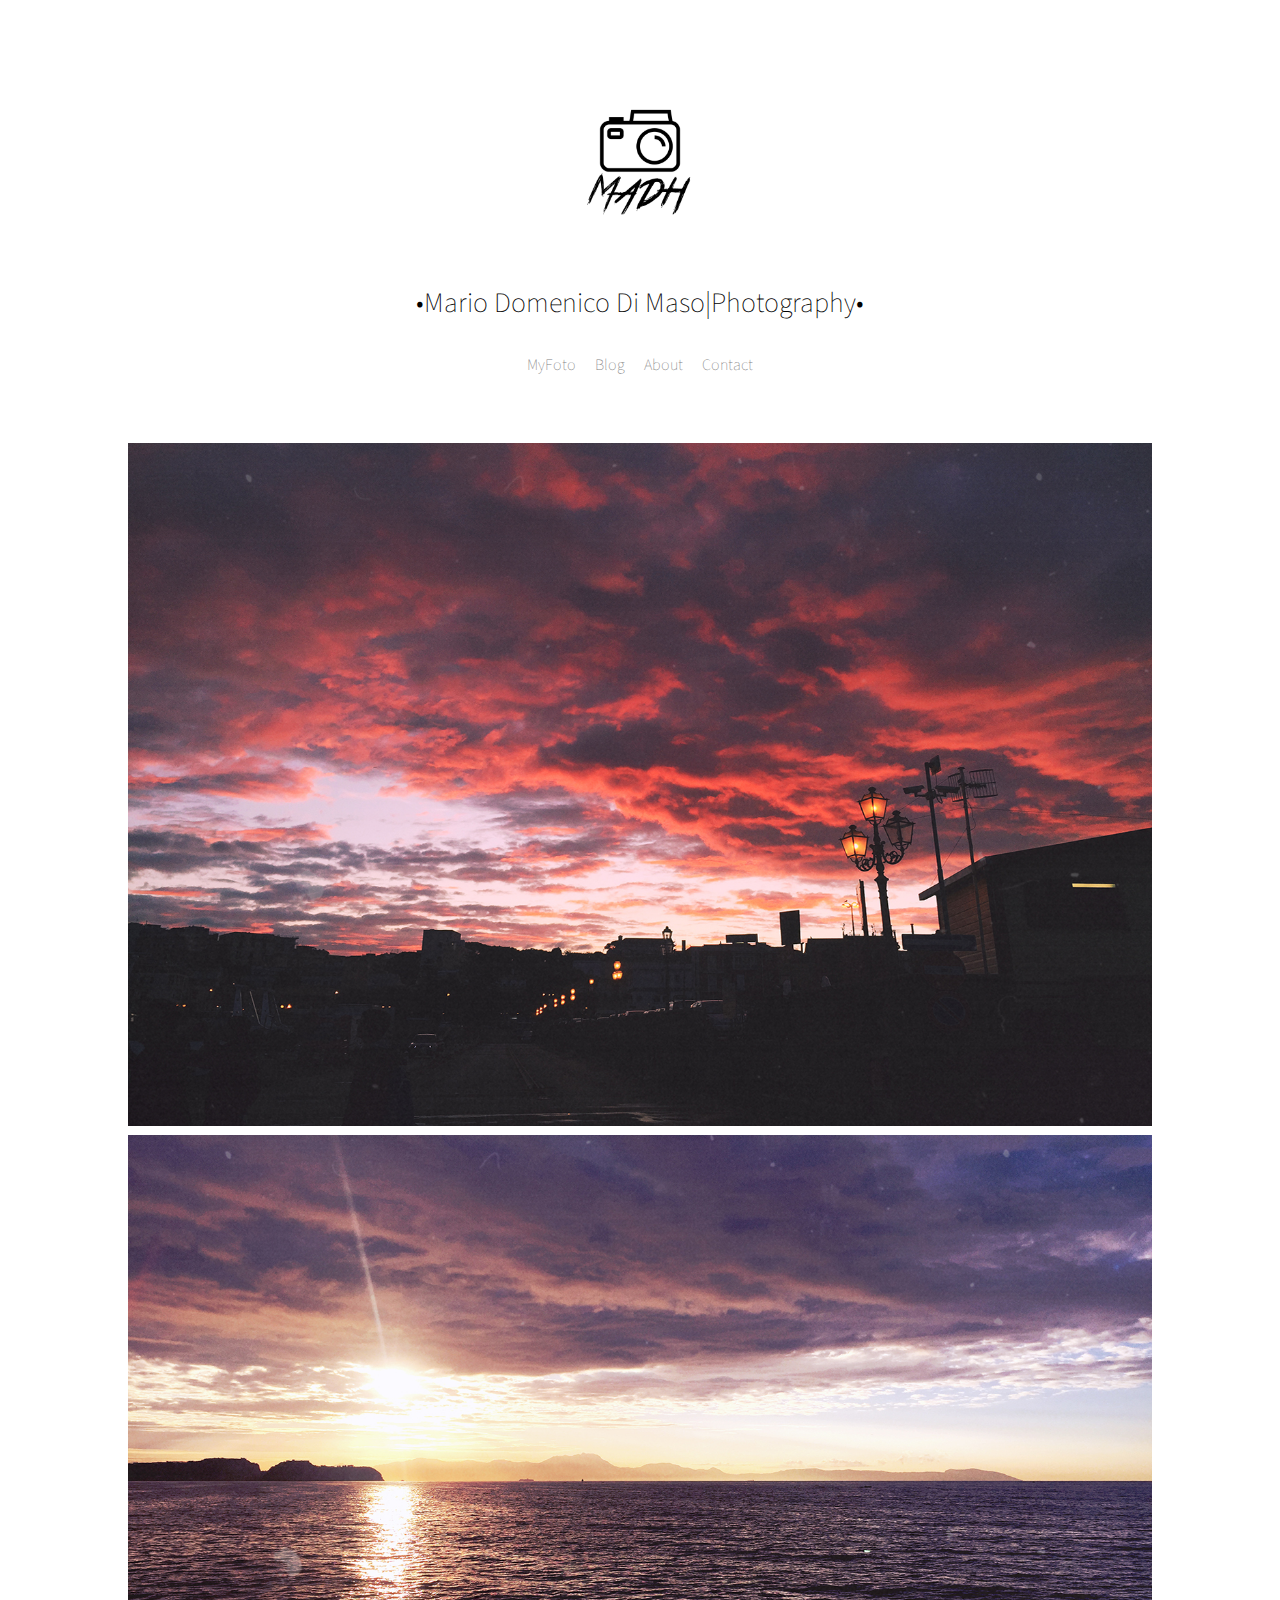
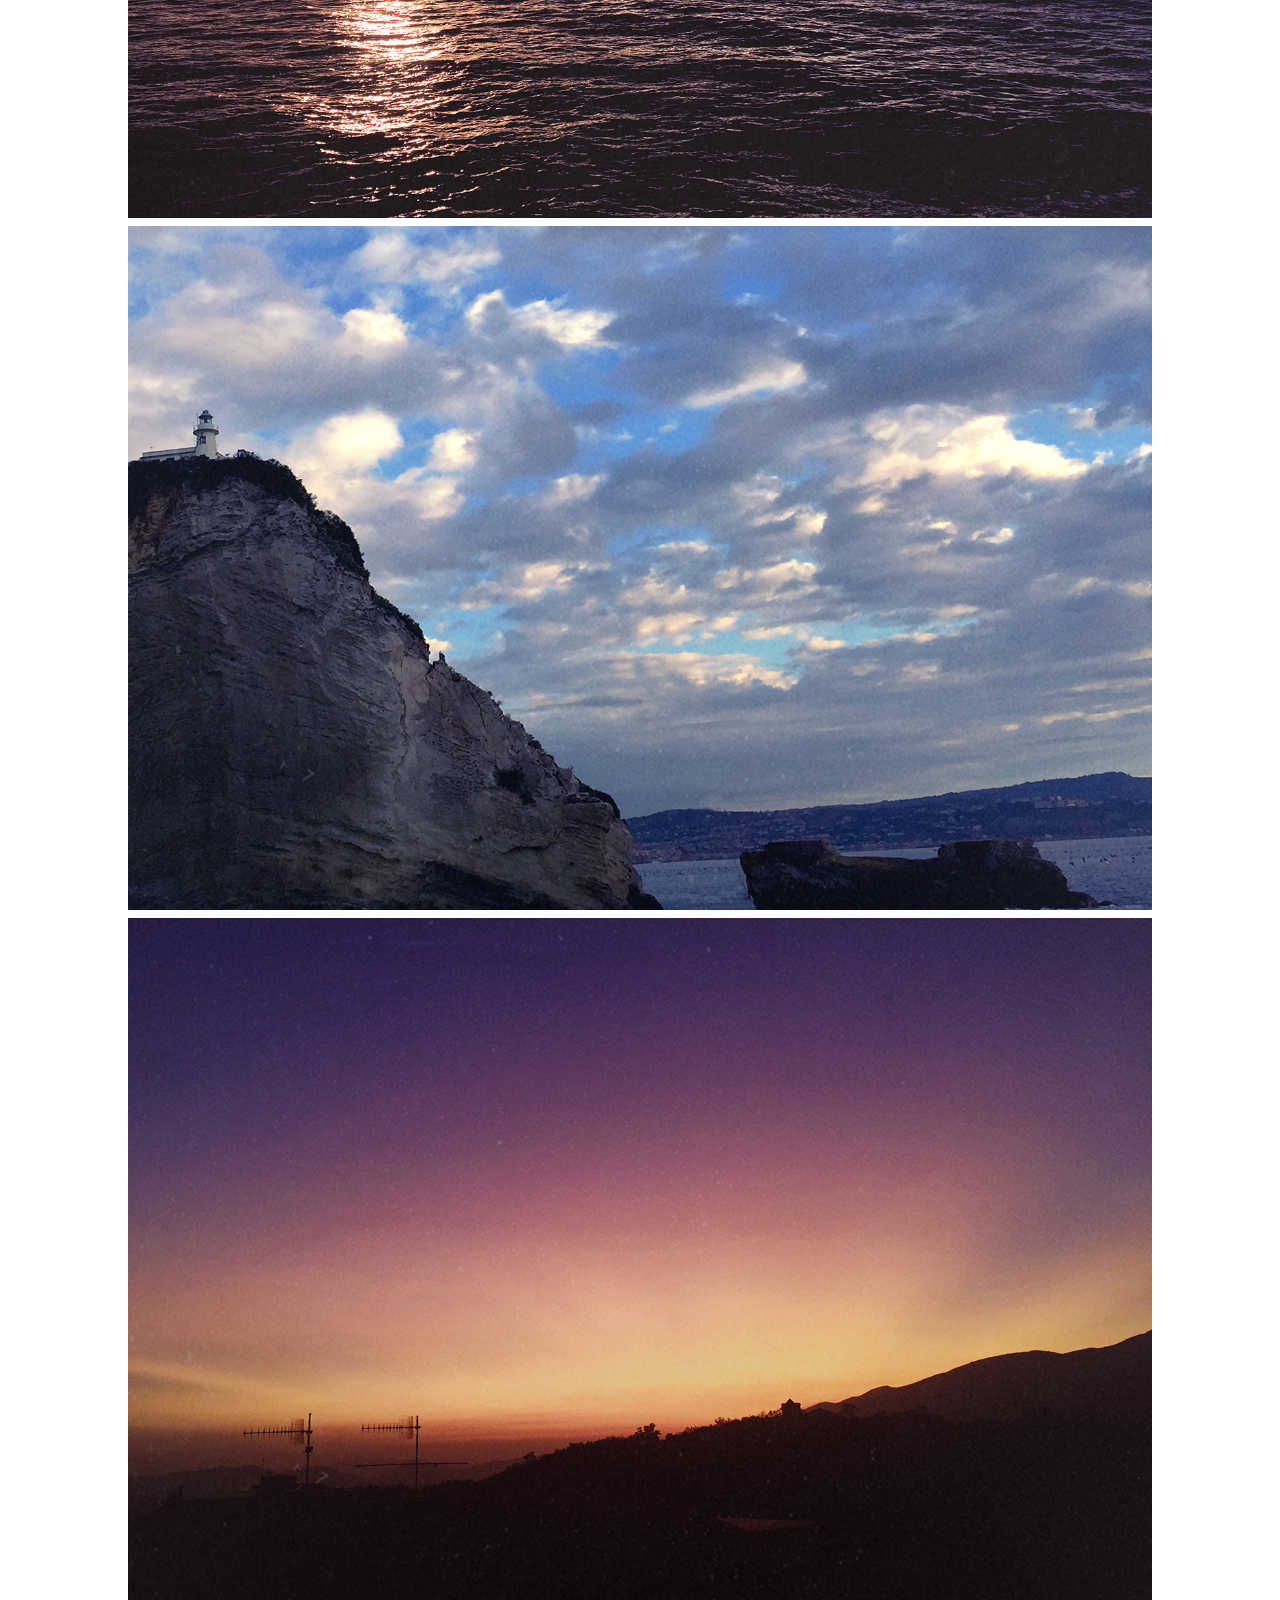
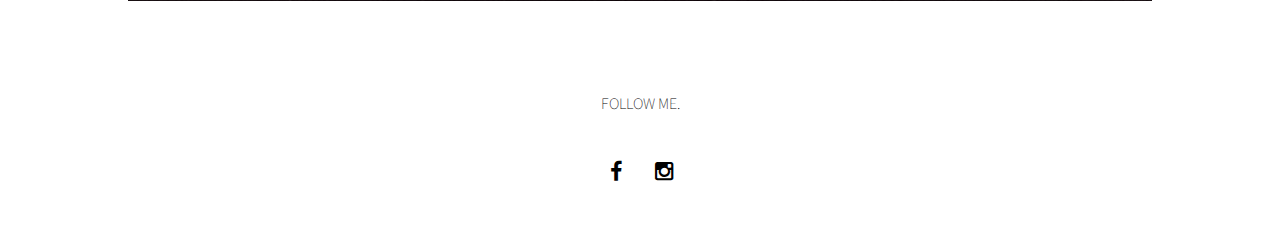
==== index.html @ a9da5b22 "Add files via upload" ====
<!DOCTYPE HTML>

<html>
	<head>
		<title>MADH</title>
		<meta charset="utf-8" />
		<meta name="viewport" content="width=device-width, initial-scale=1" />
		<link rel="stylesheet" href="assets/css/main.css" />
	</head>
	<body>

		<!-- Wrapper -->
			<div id="wrapper">

				<!-- Header OK -->
					<header id="header">
						<span class="avatar"><img src="images/avatar.jpg" alt="" /></span>
                        <h1 style="color:black">•Mario Domenico Di Maso|Photography•</h1>
                        <ul class="icons" style="color:#808080">
							<li><a href=index.html class=“icon style2 fa-facebook”><span class=“label”>MyFoto</span></a></li>
							<li><a href=Blog.html class=“icon style2 fa-facebook”><span class=“label”>Blog</span></a></li>
                            <li><a href=about.html class=“icon style2 fa-facebook”><span class=“label”>About</span></a></li>
                            <li><a href=contatti.html class=“icon style2 fa-facebook”><span class=“label”>Contact</span></a></li>
						</ul>
					</header>

				<!-- Main -->
					<section id="main">

						<!-- Thumbnails -->
							<section class="grid">
                                <div style="background-color:#fff; width:100%; height:100%">
                                        <img src="images/fulls/img1.jpg" style='height: 100%; width: 100%; object-fit: contain'/>
                                </div>

                                
                                <div style="background-color:#fff; width:100%; height:100%">
                                        <img src="images/fulls/img2.jpg" style='height: 100%; width: 100%; object-fit: contain'/>
                                </div>

                                <div style="background-color:#fff; width:100%; height:100%">
                                        <img src="images/fulls/img3.jpg" style='height: 100%; width: 100%; object-fit: contain'/>
                                </div>

                                <div style="background-color:#fff; width:100%; height:100%">
                                        <img src="images/fulls/img4.jpg" style='height: 100%; width: 100%; object-fit: contain'/>
                                </div>

							</section>

					




					</section>






				<!-- Footer -->
                <footer id="footer" style="color:black">
						<p>FOLLOW ME.</p>
                        <a href="https://www.facebook.com/mariodomenicodimaso" class="icon style2 fa-facebook"><span class="label">Facebook</span></a>
                        <a href="https://www.instagram.com/madh_emme/?hl=it" class="icon style2 fa-instagram"><span class="label">Instagram</span></a>
					</footer>



			</div>

		<!-- Scripts -->
			<script src="assets/js/jquery.min.js"></script>
			<script src="assets/js/jquery.poptrox.min.js"></script>
			<script src="assets/js/skel.min.js"></script>
			<script src="assets/js/main.js"></script>

	</body>
</html>
---- assets/css/main.css ----
@charset "UTF-8";
@import url(font-awesome.min.css);
@import url("http://fonts.googleapis.com/css?family=Source+Sans+Pro:200");


/* Reset */

	html, body, div, span, applet, object, iframe, h1, h2, h3, h4, h5, h6, p, blockquote, pre, a, abbr, acronym, address, big, cite, code, del, dfn, em, img, ins, kbd, q, s, samp, small, strike, strong, sub, sup, tt, var, b, u, i, center, dl, dt, dd, ol, ul, li, fieldset, form, label, legend, table, caption, tbody, tfoot, thead, tr, th, td, article, aside, canvas, details, embed, figure, figcaption, footer, header, hgroup, menu, nav, output, ruby, section, summary, time, mark, audio, video {
		margin: 0;
		padding: 0;
		border: 0;
		font-size: 100%;
		font: inherit;
		vertical-align: baseline;
	}

	article, aside, details, figcaption, figure, footer, header, hgroup, menu, nav, section {
		display: block;
	}

	body {
		line-height: 1;
	}

	ol, ul {
		list-style: none;
	}

	blockquote, q {
		quotes: none;
	}

	blockquote:before, blockquote:after, q:before, q:after {
		content: '';
		content: none;
	}

	table {
		border-collapse: collapse;
		border-spacing: 0;
	}

	body {
		-webkit-text-size-adjust: none;
	}

/* Box Model */

	*, *:before, *:after {
		-moz-box-sizing: border-box;
		-webkit-box-sizing: border-box;
		box-sizing: border-box;
	}

/* Grid */

	.row {
		border-bottom: solid 1px transparent;
		-moz-box-sizing: border-box;
		-webkit-box-sizing: border-box;
		box-sizing: border-box;
	}

	.row > * {
		float: left;
		-moz-box-sizing: border-box;
		-webkit-box-sizing: border-box;
		box-sizing: border-box;
	}

	.row:after, .row:before {
		content: '';
		display: block;
		clear: both;
		height: 0;
	}

	.row.uniform > * > :first-child {
		margin-top: 0;
	}

	.row.uniform > * > :last-child {
		margin-bottom: 0;
	}

	.row.\30 \25 > * {
		padding: 0 0 0 0em;
	}

	.row.\30 \25 {
		margin: 0 0 -1px 0em;
	}

	.row.uniform.\30 \25 > * {
		padding: 0em 0 0 0em;
	}

	.row.uniform.\30 \25 {
		margin: 0em 0 -1px 0em;
	}

	.row > * {
		padding: 0 0 0 2em;
	}

	.row {
		margin: 0 0 -1px -2em;
	}

	.row.uniform > * {
		padding: 2em 0 0 2em;
	}

	.row.uniform {
		margin: -2em 0 -1px -2em;
	}

	.row.\32 00\25 > * {
		padding: 0 0 0 4em;
	}

	.row.\32 00\25 {
		margin: 0 0 -1px -4em;
	}

	.row.uniform.\32 00\25 > * {
		padding: 4em 0 0 4em;
	}

	.row.uniform.\32 00\25 {
		margin: -4em 0 -1px -4em;
	}

	.row.\31 50\25 > * {
		padding: 0 0 0 3em;
	}

	.row.\31 50\25 {
		margin: 0 0 -1px -3em;
	}

	.row.uniform.\31 50\25 > * {
		padding: 3em 0 0 3em;
	}

	.row.uniform.\31 50\25 {
		margin: -3em 0 -1px -3em;
	}

	.row.\35 0\25 > * {
		padding: 0 0 0 1em;
	}

	.row.\35 0\25 {
		margin: 0 0 -1px -1em;
	}

	.row.uniform.\35 0\25 > * {
		padding: 1em 0 0 1em;
	}

	.row.uniform.\35 0\25 {
		margin: -1em 0 -1px -1em;
	}

	.row.\32 5\25 > * {
		padding: 0 0 0 0.5em;
	}

	.row.\32 5\25 {
		margin: 0 0 -1px -0.5em;
	}

	.row.uniform.\32 5\25 > * {
		padding: 0.5em 0 0 0.5em;
	}

	.row.uniform.\32 5\25 {
		margin: -0.5em 0 -1px -0.5em;
	}

	.\31 2u, .\31 2u\24 {
		width: 100%;
		clear: none;
		margin-left: 0;
	}

	.\31 1u, .\31 1u\24 {
		width: 91.6666666667%;
		clear: none;
		margin-left: 0;
	}

	.\31 0u, .\31 0u\24 {
		width: 83.3333333333%;
		clear: none;
		margin-left: 0;
	}

	.\39 u, .\39 u\24 {
		width: 75%;
		clear: none;
		margin-left: 0;
	}

	.\38 u, .\38 u\24 {
		width: 66.6666666667%;
		clear: none;
		margin-left: 0;
	}

	.\37 u, .\37 u\24 {
		width: 58.3333333333%;
		clear: none;
		margin-left: 0;
	}

	.\36 u, .\36 u\24 {
		width: 50%;
		clear: none;
		margin-left: 0;
	}

	.\35 u, .\35 u\24 {
		width: 41.6666666667%;
		clear: none;
		margin-left: 0;
	}

	.\34 u, .\34 u\24 {
		width: 33.3333333333%;
		clear: none;
		margin-left: 0;
	}

	.\33 u, .\33 u\24 {
		width: 25%;
		clear: none;
		margin-left: 0;
	}

	.\32 u, .\32 u\24 {
		width: 16.6666666667%;
		clear: none;
		margin-left: 0;
	}

	.\31 u, .\31 u\24 {
		width: 8.3333333333%;
		clear: none;
		margin-left: 0;
	}

	.\31 2u\24 + *,
	.\31 1u\24 + *,
	.\31 0u\24 + *,
	.\39 u\24 + *,
	.\38 u\24 + *,
	.\37 u\24 + *,
	.\36 u\24 + *,
	.\35 u\24 + *,
	.\34 u\24 + *,
	.\33 u\24 + *,
	.\32 u\24 + *,
	.\31 u\24 + * {
		clear: left;
	}

	.\-11u {
		margin-left: 91.66667%;
	}

	.\-10u {
		margin-left: 83.33333%;
	}

	.\-9u {
		margin-left: 75%;
	}

	.\-8u {
		margin-left: 66.66667%;
	}

	.\-7u {
		margin-left: 58.33333%;
	}

	.\-6u {
		margin-left: 50%;
	}

	.\-5u {
		margin-left: 41.66667%;
	}

	.\-4u {
		margin-left: 33.33333%;
	}

	.\-3u {
		margin-left: 25%;
	}

	.\-2u {
		margin-left: 16.66667%;
	}

	.\-1u {
		margin-left: 8.33333%;
	}

	@media screen and (max-width: 1680px) {

		.row > * {
			padding: 0 0 0 2em;
		}

		.row {
			margin: 0 0 -1px -2em;
		}

		.row.uniform > * {
			padding: 2em 0 0 2em;
		}

		.row.uniform {
			margin: -2em 0 -1px -2em;
		}

		.row.\32 00\25 > * {
			padding: 0 0 0 4em;
		}

		.row.\32 00\25 {
			margin: 0 0 -1px -4em;
		}

		.row.uniform.\32 00\25 > * {
			padding: 4em 0 0 4em;
		}

		.row.uniform.\32 00\25 {
			margin: -4em 0 -1px -4em;
		}

		.row.\31 50\25 > * {
			padding: 0 0 0 3em;
		}

		.row.\31 50\25 {
			margin: 0 0 -1px -3em;
		}

		.row.uniform.\31 50\25 > * {
			padding: 3em 0 0 3em;
		}

		.row.uniform.\31 50\25 {
			margin: -3em 0 -1px -3em;
		}

		.row.\35 0\25 > * {
			padding: 0 0 0 1em;
		}

		.row.\35 0\25 {
			margin: 0 0 -1px -1em;
		}

		.row.uniform.\35 0\25 > * {
			padding: 1em 0 0 1em;
		}

		.row.uniform.\35 0\25 {
			margin: -1em 0 -1px -1em;
		}

		.row.\32 5\25 > * {
			padding: 0 0 0 0.5em;
		}

		.row.\32 5\25 {
			margin: 0 0 -1px -0.5em;
		}

		.row.uniform.\32 5\25 > * {
			padding: 0.5em 0 0 0.5em;
		}

		.row.uniform.\32 5\25 {
			margin: -0.5em 0 -1px -0.5em;
		}

		.\31 2u\28xlarge\29, .\31 2u\24\28xlarge\29 {
			width: 100%;
			clear: none;
			margin-left: 0;
		}

		.\31 1u\28xlarge\29, .\31 1u\24\28xlarge\29 {
			width: 91.6666666667%;
			clear: none;
			margin-left: 0;
		}

		.\31 0u\28xlarge\29, .\31 0u\24\28xlarge\29 {
			width: 83.3333333333%;
			clear: none;
			margin-left: 0;
		}

		.\39 u\28xlarge\29, .\39 u\24\28xlarge\29 {
			width: 75%;
			clear: none;
			margin-left: 0;
		}

		.\38 u\28xlarge\29, .\38 u\24\28xlarge\29 {
			width: 66.6666666667%;
			clear: none;
			margin-left: 0;
		}

		.\37 u\28xlarge\29, .\37 u\24\28xlarge\29 {
			width: 58.3333333333%;
			clear: none;
			margin-left: 0;
		}

		.\36 u\28xlarge\29, .\36 u\24\28xlarge\29 {
			width: 50%;
			clear: none;
			margin-left: 0;
		}

		.\35 u\28xlarge\29, .\35 u\24\28xlarge\29 {
			width: 41.6666666667%;
			clear: none;
			margin-left: 0;
		}

		.\34 u\28xlarge\29, .\34 u\24\28xlarge\29 {
			width: 33.3333333333%;
			clear: none;
			margin-left: 0;
		}

		.\33 u\28xlarge\29, .\33 u\24\28xlarge\29 {
			width: 25%;
			clear: none;
			margin-left: 0;
		}

		.\32 u\28xlarge\29, .\32 u\24\28xlarge\29 {
			width: 16.6666666667%;
			clear: none;
			margin-left: 0;
		}

		.\31 u\28xlarge\29, .\31 u\24\28xlarge\29 {
			width: 8.3333333333%;
			clear: none;
			margin-left: 0;
		}

		.\31 2u\24\28xlarge\29 + *,
		.\31 1u\24\28xlarge\29 + *,
		.\31 0u\24\28xlarge\29 + *,
		.\39 u\24\28xlarge\29 + *,
		.\38 u\24\28xlarge\29 + *,
		.\37 u\24\28xlarge\29 + *,
		.\36 u\24\28xlarge\29 + *,
		.\35 u\24\28xlarge\29 + *,
		.\34 u\24\28xlarge\29 + *,
		.\33 u\24\28xlarge\29 + *,
		.\32 u\24\28xlarge\29 + *,
		.\31 u\24\28xlarge\29 + * {
			clear: left;
		}

		.\-11u\28xlarge\29 {
			margin-left: 91.66667%;
		}

		.\-10u\28xlarge\29 {
			margin-left: 83.33333%;
		}

		.\-9u\28xlarge\29 {
			margin-left: 75%;
		}

		.\-8u\28xlarge\29 {
			margin-left: 66.66667%;
		}

		.\-7u\28xlarge\29 {
			margin-left: 58.33333%;
		}

		.\-6u\28xlarge\29 {
			margin-left: 50%;
		}

		.\-5u\28xlarge\29 {
			margin-left: 41.66667%;
		}

		.\-4u\28xlarge\29 {
			margin-left: 33.33333%;
		}

		.\-3u\28xlarge\29 {
			margin-left: 25%;
		}

		.\-2u\28xlarge\29 {
			margin-left: 16.66667%;
		}

		.\-1u\28xlarge\29 {
			margin-left: 8.33333%;
		}

	}

	@media screen and (max-width: 1280px) {

		.row > * {
			padding: 0 0 0 2em;
		}

		.row {
			margin: 0 0 -1px -2em;
		}

		.row.uniform > * {
			padding: 2em 0 0 2em;
		}

		.row.uniform {
			margin: -2em 0 -1px -2em;
		}

		.row.\32 00\25 > * {
			padding: 0 0 0 4em;
		}

		.row.\32 00\25 {
			margin: 0 0 -1px -4em;
		}

		.row.uniform.\32 00\25 > * {
			padding: 4em 0 0 4em;
		}

		.row.uniform.\32 00\25 {
			margin: -4em 0 -1px -4em;
		}

		.row.\31 50\25 > * {
			padding: 0 0 0 3em;
		}

		.row.\31 50\25 {
			margin: 0 0 -1px -3em;
		}

		.row.uniform.\31 50\25 > * {
			padding: 3em 0 0 3em;
		}

		.row.uniform.\31 50\25 {
			margin: -3em 0 -1px -3em;
		}

		.row.\35 0\25 > * {
			padding: 0 0 0 1em;
		}

		.row.\35 0\25 {
			margin: 0 0 -1px -1em;
		}

		.row.uniform.\35 0\25 > * {
			padding: 1em 0 0 1em;
		}

		.row.uniform.\35 0\25 {
			margin: -1em 0 -1px -1em;
		}

		.row.\32 5\25 > * {
			padding: 0 0 0 0.5em;
		}

		.row.\32 5\25 {
			margin: 0 0 -1px -0.5em;
		}

		.row.uniform.\32 5\25 > * {
			padding: 0.5em 0 0 0.5em;
		}

		.row.uniform.\32 5\25 {
			margin: -0.5em 0 -1px -0.5em;
		}

		.\31 2u\28large\29, .\31 2u\24\28large\29 {
			width: 100%;
			clear: none;
			margin-left: 0;
		}

		.\31 1u\28large\29, .\31 1u\24\28large\29 {
			width: 91.6666666667%;
			clear: none;
			margin-left: 0;
		}

		.\31 0u\28large\29, .\31 0u\24\28large\29 {
			width: 83.3333333333%;
			clear: none;
			margin-left: 0;
		}

		.\39 u\28large\29, .\39 u\24\28large\29 {
			width: 75%;
			clear: none;
			margin-left: 0;
		}

		.\38 u\28large\29, .\38 u\24\28large\29 {
			width: 66.6666666667%;
			clear: none;
			margin-left: 0;
		}

		.\37 u\28large\29, .\37 u\24\28large\29 {
			width: 58.3333333333%;
			clear: none;
			margin-left: 0;
		}

		.\36 u\28large\29, .\36 u\24\28large\29 {
			width: 50%;
			clear: none;
			margin-left: 0;
		}

		.\35 u\28large\29, .\35 u\24\28large\29 {
			width: 41.6666666667%;
			clear: none;
			margin-left: 0;
		}

		.\34 u\28large\29, .\34 u\24\28large\29 {
			width: 33.3333333333%;
			clear: none;
			margin-left: 0;
		}

		.\33 u\28large\29, .\33 u\24\28large\29 {
			width: 25%;
			clear: none;
			margin-left: 0;
		}

		.\32 u\28large\29, .\32 u\24\28large\29 {
			width: 16.6666666667%;
			clear: none;
			margin-left: 0;
		}

		.\31 u\28large\29, .\31 u\24\28large\29 {
			width: 8.3333333333%;
			clear: none;
			margin-left: 0;
		}

		.\31 2u\24\28large\29 + *,
		.\31 1u\24\28large\29 + *,
		.\31 0u\24\28large\29 + *,
		.\39 u\24\28large\29 + *,
		.\38 u\24\28large\29 + *,
		.\37 u\24\28large\29 + *,
		.\36 u\24\28large\29 + *,
		.\35 u\24\28large\29 + *,
		.\34 u\24\28large\29 + *,
		.\33 u\24\28large\29 + *,
		.\32 u\24\28large\29 + *,
		.\31 u\24\28large\29 + * {
			clear: left;
		}

		.\-11u\28large\29 {
			margin-left: 91.66667%;
		}

		.\-10u\28large\29 {
			margin-left: 83.33333%;
		}

		.\-9u\28large\29 {
			margin-left: 75%;
		}

		.\-8u\28large\29 {
			margin-left: 66.66667%;
		}

		.\-7u\28large\29 {
			margin-left: 58.33333%;
		}

		.\-6u\28large\29 {
			margin-left: 50%;
		}

		.\-5u\28large\29 {
			margin-left: 41.66667%;
		}

		.\-4u\28large\29 {
			margin-left: 33.33333%;
		}

		.\-3u\28large\29 {
			margin-left: 25%;
		}

		.\-2u\28large\29 {
			margin-left: 16.66667%;
		}

		.\-1u\28large\29 {
			margin-left: 8.33333%;
		}

	}

	@media screen and (max-width: 980px) {

		.row > * {
			padding: 0 0 0 2em;
		}

		.row {
			margin: 0 0 -1px -2em;
		}

		.row.uniform > * {
			padding: 2em 0 0 2em;
		}

		.row.uniform {
			margin: -2em 0 -1px -2em;
		}

		.row.\32 00\25 > * {
			padding: 0 0 0 4em;
		}

		.row.\32 00\25 {
			margin: 0 0 -1px -4em;
		}

		.row.uniform.\32 00\25 > * {
			padding: 4em 0 0 4em;
		}

		.row.uniform.\32 00\25 {
			margin: -4em 0 -1px -4em;
		}

		.row.\31 50\25 > * {
			padding: 0 0 0 3em;
		}

		.row.\31 50\25 {
			margin: 0 0 -1px -3em;
		}

		.row.uniform.\31 50\25 > * {
			padding: 3em 0 0 3em;
		}

		.row.uniform.\31 50\25 {
			margin: -3em 0 -1px -3em;
		}

		.row.\35 0\25 > * {
			padding: 0 0 0 1em;
		}

		.row.\35 0\25 {
			margin: 0 0 -1px -1em;
		}

		.row.uniform.\35 0\25 > * {
			padding: 1em 0 0 1em;
		}

		.row.uniform.\35 0\25 {
			margin: -1em 0 -1px -1em;
		}

		.row.\32 5\25 > * {
			padding: 0 0 0 0.5em;
		}

		.row.\32 5\25 {
			margin: 0 0 -1px -0.5em;
		}

		.row.uniform.\32 5\25 > * {
			padding: 0.5em 0 0 0.5em;
		}

		.row.uniform.\32 5\25 {
			margin: -0.5em 0 -1px -0.5em;
		}

		.\31 2u\28medium\29, .\31 2u\24\28medium\29 {
			width: 100%;
			clear: none;
			margin-left: 0;
		}

		.\31 1u\28medium\29, .\31 1u\24\28medium\29 {
			width: 91.6666666667%;
			clear: none;
			margin-left: 0;
		}

		.\31 0u\28medium\29, .\31 0u\24\28medium\29 {
			width: 83.3333333333%;
			clear: none;
			margin-left: 0;
		}

		.\39 u\28medium\29, .\39 u\24\28medium\29 {
			width: 75%;
			clear: none;
			margin-left: 0;
		}

		.\38 u\28medium\29, .\38 u\24\28medium\29 {
			width: 66.6666666667%;
			clear: none;
			margin-left: 0;
		}

		.\37 u\28medium\29, .\37 u\24\28medium\29 {
			width: 58.3333333333%;
			clear: none;
			margin-left: 0;
		}

		.\36 u\28medium\29, .\36 u\24\28medium\29 {
			width: 50%;
			clear: none;
			margin-left: 0;
		}

		.\35 u\28medium\29, .\35 u\24\28medium\29 {
			width: 41.6666666667%;
			clear: none;
			margin-left: 0;
		}

		.\34 u\28medium\29, .\34 u\24\28medium\29 {
			width: 33.3333333333%;
			clear: none;
			margin-left: 0;
		}

		.\33 u\28medium\29, .\33 u\24\28medium\29 {
			width: 25%;
			clear: none;
			margin-left: 0;
		}

		.\32 u\28medium\29, .\32 u\24\28medium\29 {
			width: 16.6666666667%;
			clear: none;
			margin-left: 0;
		}

		.\31 u\28medium\29, .\31 u\24\28medium\29 {
			width: 8.3333333333%;
			clear: none;
			margin-left: 0;
		}

		.\31 2u\24\28medium\29 + *,
		.\31 1u\24\28medium\29 + *,
		.\31 0u\24\28medium\29 + *,
		.\39 u\24\28medium\29 + *,
		.\38 u\24\28medium\29 + *,
		.\37 u\24\28medium\29 + *,
		.\36 u\24\28medium\29 + *,
		.\35 u\24\28medium\29 + *,
		.\34 u\24\28medium\29 + *,
		.\33 u\24\28medium\29 + *,
		.\32 u\24\28medium\29 + *,
		.\31 u\24\28medium\29 + * {
			clear: left;
		}

		.\-11u\28medium\29 {
			margin-left: 91.66667%;
		}

		.\-10u\28medium\29 {
			margin-left: 83.33333%;
		}

		.\-9u\28medium\29 {
			margin-left: 75%;
		}

		.\-8u\28medium\29 {
			margin-left: 66.66667%;
		}

		.\-7u\28medium\29 {
			margin-left: 58.33333%;
		}

		.\-6u\28medium\29 {
			margin-left: 50%;
		}

		.\-5u\28medium\29 {
			margin-left: 41.66667%;
		}

		.\-4u\28medium\29 {
			margin-left: 33.33333%;
		}

		.\-3u\28medium\29 {
			margin-left: 25%;
		}

		.\-2u\28medium\29 {
			margin-left: 16.66667%;
		}

		.\-1u\28medium\29 {
			margin-left: 8.33333%;
		}

	}

	@media screen and (max-width: 736px) {

		.row > * {
			padding: 0 0 0 2em;
		}

		.row {
			margin: 0 0 -1px -2em;
		}

		.row.uniform > * {
			padding: 2em 0 0 2em;
		}

		.row.uniform {
			margin: -2em 0 -1px -2em;
		}

		.row.\32 00\25 > * {
			padding: 0 0 0 4em;
		}

		.row.\32 00\25 {
			margin: 0 0 -1px -4em;
		}

		.row.uniform.\32 00\25 > * {
			padding: 4em 0 0 4em;
		}

		.row.uniform.\32 00\25 {
			margin: -4em 0 -1px -4em;
		}

		.row.\31 50\25 > * {
			padding: 0 0 0 3em;
		}

		.row.\31 50\25 {
			margin: 0 0 -1px -3em;
		}

		.row.uniform.\31 50\25 > * {
			padding: 3em 0 0 3em;
		}

		.row.uniform.\31 50\25 {
			margin: -3em 0 -1px -3em;
		}

		.row.\35 0\25 > * {
			padding: 0 0 0 1em;
		}

		.row.\35 0\25 {
			margin: 0 0 -1px -1em;
		}

		.row.uniform.\35 0\25 > * {
			padding: 1em 0 0 1em;
		}

		.row.uniform.\35 0\25 {
			margin: -1em 0 -1px -1em;
		}

		.row.\32 5\25 > * {
			padding: 0 0 0 0.5em;
		}

		.row.\32 5\25 {
			margin: 0 0 -1px -0.5em;
		}

		.row.uniform.\32 5\25 > * {
			padding: 0.5em 0 0 0.5em;
		}

		.row.uniform.\32 5\25 {
			margin: -0.5em 0 -1px -0.5em;
		}

		.\31 2u\28small\29, .\31 2u\24\28small\29 {
			width: 100%;
			clear: none;
			margin-left: 0;
		}

		.\31 1u\28small\29, .\31 1u\24\28small\29 {
			width: 91.6666666667%;
			clear: none;
			margin-left: 0;
		}

		.\31 0u\28small\29, .\31 0u\24\28small\29 {
			width: 83.3333333333%;
			clear: none;
			margin-left: 0;
		}

		.\39 u\28small\29, .\39 u\24\28small\29 {
			width: 75%;
			clear: none;
			margin-left: 0;
		}

		.\38 u\28small\29, .\38 u\24\28small\29 {
			width: 66.6666666667%;
			clear: none;
			margin-left: 0;
		}

		.\37 u\28small\29, .\37 u\24\28small\29 {
			width: 58.3333333333%;
			clear: none;
			margin-left: 0;
		}

		.\36 u\28small\29, .\36 u\24\28small\29 {
			width: 50%;
			clear: none;
			margin-left: 0;
		}

		.\35 u\28small\29, .\35 u\24\28small\29 {
			width: 41.6666666667%;
			clear: none;
			margin-left: 0;
		}

		.\34 u\28small\29, .\34 u\24\28small\29 {
			width: 33.3333333333%;
			clear: none;
			margin-left: 0;
		}

		.\33 u\28small\29, .\33 u\24\28small\29 {
			width: 25%;
			clear: none;
			margin-left: 0;
		}

		.\32 u\28small\29, .\32 u\24\28small\29 {
			width: 16.6666666667%;
			clear: none;
			margin-left: 0;
		}

		.\31 u\28small\29, .\31 u\24\28small\29 {
			width: 8.3333333333%;
			clear: none;
			margin-left: 0;
		}

		.\31 2u\24\28small\29 + *,
		.\31 1u\24\28small\29 + *,
		.\31 0u\24\28small\29 + *,
		.\39 u\24\28small\29 + *,
		.\38 u\24\28small\29 + *,
		.\37 u\24\28small\29 + *,
		.\36 u\24\28small\29 + *,
		.\35 u\24\28small\29 + *,
		.\34 u\24\28small\29 + *,
		.\33 u\24\28small\29 + *,
		.\32 u\24\28small\29 + *,
		.\31 u\24\28small\29 + * {
			clear: left;
		}

		.\-11u\28small\29 {
			margin-left: 91.66667%;
		}

		.\-10u\28small\29 {
			margin-left: 83.33333%;
		}

		.\-9u\28small\29 {
			margin-left: 75%;
		}

		.\-8u\28small\29 {
			margin-left: 66.66667%;
		}

		.\-7u\28small\29 {
			margin-left: 58.33333%;
		}

		.\-6u\28small\29 {
			margin-left: 50%;
		}

		.\-5u\28small\29 {
			margin-left: 41.66667%;
		}

		.\-4u\28small\29 {
			margin-left: 33.33333%;
		}

		.\-3u\28small\29 {
			margin-left: 25%;
		}

		.\-2u\28small\29 {
			margin-left: 16.66667%;
		}

		.\-1u\28small\29 {
			margin-left: 8.33333%;
		}

	}

	@media screen and (max-width: 480px) {

		.row > * {
			padding: 0 0 0 2em;
		}

		.row {
			margin: 0 0 -1px -2em;
		}

		.row.uniform > * {
			padding: 2em 0 0 2em;
		}

		.row.uniform {
			margin: -2em 0 -1px -2em;
		}

		.row.\32 00\25 > * {
			padding: 0 0 0 4em;
		}

		.row.\32 00\25 {
			margin: 0 0 -1px -4em;
		}

		.row.uniform.\32 00\25 > * {
			padding: 4em 0 0 4em;
		}

		.row.uniform.\32 00\25 {
			margin: -4em 0 -1px -4em;
		}

		.row.\31 50\25 > * {
			padding: 0 0 0 3em;
		}

		.row.\31 50\25 {
			margin: 0 0 -1px -3em;
		}

		.row.uniform.\31 50\25 > * {
			padding: 3em 0 0 3em;
		}

		.row.uniform.\31 50\25 {
			margin: -3em 0 -1px -3em;
		}

		.row.\35 0\25 > * {
			padding: 0 0 0 1em;
		}

		.row.\35 0\25 {
			margin: 0 0 -1px -1em;
		}

		.row.uniform.\35 0\25 > * {
			padding: 1em 0 0 1em;
		}

		.row.uniform.\35 0\25 {
			margin: -1em 0 -1px -1em;
		}

		.row.\32 5\25 > * {
			padding: 0 0 0 0.5em;
		}

		.row.\32 5\25 {
			margin: 0 0 -1px -0.5em;
		}

		.row.uniform.\32 5\25 > * {
			padding: 0.5em 0 0 0.5em;
		}

		.row.uniform.\32 5\25 {
			margin: -0.5em 0 -1px -0.5em;
		}

		.\31 2u\28xsmall\29, .\31 2u\24\28xsmall\29 {
			width: 100%;
			clear: none;
			margin-left: 0;
		}

		.\31 1u\28xsmall\29, .\31 1u\24\28xsmall\29 {
			width: 91.6666666667%;
			clear: none;
			margin-left: 0;
		}

		.\31 0u\28xsmall\29, .\31 0u\24\28xsmall\29 {
			width: 83.3333333333%;
			clear: none;
			margin-left: 0;
		}

		.\39 u\28xsmall\29, .\39 u\24\28xsmall\29 {
			width: 75%;
			clear: none;
			margin-left: 0;
		}

		.\38 u\28xsmall\29, .\38 u\24\28xsmall\29 {
			width: 66.6666666667%;
			clear: none;
			margin-left: 0;
		}

		.\37 u\28xsmall\29, .\37 u\24\28xsmall\29 {
			width: 58.3333333333%;
			clear: none;
			margin-left: 0;
		}

		.\36 u\28xsmall\29, .\36 u\24\28xsmall\29 {
			width: 50%;
			clear: none;
			margin-left: 0;
		}

		.\35 u\28xsmall\29, .\35 u\24\28xsmall\29 {
			width: 41.6666666667%;
			clear: none;
			margin-left: 0;
		}

		.\34 u\28xsmall\29, .\34 u\24\28xsmall\29 {
			width: 33.3333333333%;
			clear: none;
			margin-left: 0;
		}

		.\33 u\28xsmall\29, .\33 u\24\28xsmall\29 {
			width: 25%;
			clear: none;
			margin-left: 0;
		}

		.\32 u\28xsmall\29, .\32 u\24\28xsmall\29 {
			width: 16.6666666667%;
			clear: none;
			margin-left: 0;
		}

		.\31 u\28xsmall\29, .\31 u\24\28xsmall\29 {
			width: 8.3333333333%;
			clear: none;
			margin-left: 0;
		}

		.\31 2u\24\28xsmall\29 + *,
		.\31 1u\24\28xsmall\29 + *,
		.\31 0u\24\28xsmall\29 + *,
		.\39 u\24\28xsmall\29 + *,
		.\38 u\24\28xsmall\29 + *,
		.\37 u\24\28xsmall\29 + *,
		.\36 u\24\28xsmall\29 + *,
		.\35 u\24\28xsmall\29 + *,
		.\34 u\24\28xsmall\29 + *,
		.\33 u\24\28xsmall\29 + *,
		.\32 u\24\28xsmall\29 + *,
		.\31 u\24\28xsmall\29 + * {
			clear: left;
		}

		.\-11u\28xsmall\29 {
			margin-left: 91.66667%;
		}

		.\-10u\28xsmall\29 {
			margin-left: 83.33333%;
		}

		.\-9u\28xsmall\29 {
			margin-left: 75%;
		}

		.\-8u\28xsmall\29 {
			margin-left: 66.66667%;
		}

		.\-7u\28xsmall\29 {
			margin-left: 58.33333%;
		}

		.\-6u\28xsmall\29 {
			margin-left: 50%;
		}

		.\-5u\28xsmall\29 {
			margin-left: 41.66667%;
		}

		.\-4u\28xsmall\29 {
			margin-left: 33.33333%;
		}

		.\-3u\28xsmall\29 {
			margin-left: 25%;
		}

		.\-2u\28xsmall\29 {
			margin-left: 16.66667%;
		}

		.\-1u\28xsmall\29 {
			margin-left: 8.33333%;
		}

	}

/* Basic */

	@-ms-viewport {
		width: device-width;
	}

	body {
		-ms-overflow-style: scrollbar;
	}

	@media screen and (max-width: 480px) {

		html, body {
			min-width: 320px;
		}

	}

	body {
		background-color: #fff;
		/* background-image: url("../../images/bg.jpg"); */
		background-size: cover;
		background-position: top center;
		background-attachment: fixed;
	}

		body.is-loading *, body.is-loading *:before, body.is-loading *:after {
			-moz-animation: none !important;
			-webkit-animation: none !important;
			-ms-animation: none !important;
			animation: none !important;
			-moz-transition: none !important;
			-webkit-transition: none !important;
			-ms-transition: none !important;
			transition: none !important;
		}

/* Type */

	body, input, select, textarea {
		color: rgba(0, 0, 0, 0.65);
		font-family: "Source Sans Pro", Helvetica, sans-serif;
		font-size: 13pt;
		font-weight: 200;
		line-height: 1.65;
	}

		@media screen and (max-width: 1280px) {

			body, input, select, textarea {
				font-size: 12pt;
			}

		}

	a {
		color: inherit;
		text-decoration: none;
		border-bottom: dotted 1px rgba(255, 255, 255, 0.35);
		-moz-transition: border-bottom-color 0.2s ease-in-out, color 0.2s ease-in-out;
		-webkit-transition: border-bottom-color 0.2s ease-in-out, color 0.2s ease-in-out;
		-ms-transition: border-bottom-color 0.2s ease-in-out, color 0.2s ease-in-out;
		transition: border-bottom-color 0.2s ease-in-out, color 0.2s ease-in-out;
	}

		a:hover {
			color: #000000;
			border-bottom-color: transparent;
		}

	strong, b {
		color: #000000;
		font-weight: 200;
	}

	em, i {
		font-style: italic;
	}

	p {
		margin: 0 0 2em 0;
	}

	h1, h2, h3, h4, h5, h6 {
		color: #000000;
		font-weight: 200;
		line-height: 1.5;
		margin: 0 0 1em 0;
	}

		h1 a, h2 a, h3 a, h4 a, h5 a, h6 a {
			color: inherit;
			text-decoration: none;
		}

		@media screen and (max-width: 980px) {

			h1 br, h2 br, h3 br, h4 br, h5 br, h6 br {
				display: none;
			}

		}

	h1 {
		font-size: 1.75em;
	}

		@media screen and (max-width: 980px) {

			h1 {
				font-size: 1.5em;
			}

		}

		@media screen and (max-width: 736px) {

			h1 {
				font-size: 1.25em;
			}

		}

	h2 {
		font-size: 1.35em;
	}

		@media screen and (max-width: 736px) {

			h2 {
				font-size: 1em;
			}

		}

	h3 {
		font-size: 1em;
	}

	h4 {
		font-size: 1em;
	}

	h5 {
		font-size: 0.9em;
	}

	h6 {
		font-size: 0.7em;
	}

	sub {
		font-size: 0.8em;
		position: relative;
		top: 0.5em;
	}

	sup {
		font-size: 0.8em;
		position: relative;
		top: -0.5em;
	}

	blockquote {
		border-left: solid 4px rgba(255, 255, 255, 0.25);
		font-style: italic;
		margin: 0 0 2em 0;
		padding: 0.5em 0 0.5em 2em;
	}

	code {
		background: rgba(255, 255, 255, 0.075);
		border-radius: 4px;
		border: solid 1px rgba(255, 255, 255, 0.25);
		font-family: "Courier New", monospace;
		font-size: 0.9em;
		margin: 0 0.25em;
		padding: 0.25em 0.65em;
	}

	pre {
		-webkit-overflow-scrolling: touch;
		font-family: "Courier New", monospace;
		font-size: 0.9em;
		margin: 0 0 2em 0;
	}

		pre code {
			display: block;
			line-height: 1.75;
			padding: 1em 1.5em;
			overflow-x: auto;
		}

	hr {
		border: 0;
		border-bottom: solid 1px rgba(255, 255, 255, 0.25);
		margin: 2em 0;
	}

		hr.major {
			margin: 3em 0;
		}

	.align-left {
		text-align: left;
	}

	.align-center {
		text-align: center;
	}

	.align-right {
		text-align: right;
	}

/* Section/Article */

	section.special, article.special {
		text-align: center;
	}

	header p {
		color: rgba(0, 0, 0, 0.35);
		position: relative;
		margin: 0 0 1.5em 0;
	}

	header h2 + p {
		font-size: 1.25em;
		margin-top: -1em;
	}

	header h3 + p {
		font-size: 1.1em;
		margin-top: -0.8em;
	}

	header h4 + p,
	header h5 + p,
	header h6 + p {
		font-size: 0.9em;
		margin-top: -0.6em;
	}

/* Form */

	form {
		margin: 0 0 2em 0;
	}

	label {
		color: gray;
		display: block;
		font-size: 0.9em;
		font-weight: 200;
		margin: 0 0 1em 0;
	}

	input[type="text"],
	input[type="password"],
	input[type="email"],
	input[type="tel"],
	select,
	textarea {
		-moz-appearance: none;
		-webkit-appearance: none;
		-ms-appearance: none;
		appearance: none;
		background: rgba(133, 133, 133, 0.075);
		border-radius: 4px;
		border: none;
		border: solid 1px rgba(255, 255, 255, 0.25);
		color: inherit;
		display: block;
		outline: 0;
		padding: 0 1em;
		text-decoration: none;
		width: 100%;
	}

		input[type="text"]:invalid,
		input[type="password"]:invalid,
		input[type="email"]:invalid,
		input[type="tel"]:invalid,
		select:invalid,
		textarea:invalid {
			box-shadow: none;
		}

		input[type="text"]:focus,
		input[type="password"]:focus,
		input[type="email"]:focus,
		input[type="tel"]:focus,
		select:focus,
		textarea:focus {
			border-color: #FF6382;
			box-shadow: 0 0 0 1px #FF6382;
		}

	.select-wrapper {
		text-decoration: none;
		display: block;
		position: relative;
	}

		.select-wrapper:before {
			content: "";
			-moz-osx-font-smoothing: grayscale;
			-webkit-font-smoothing: antialiased;
			font-family: FontAwesome;
			font-style: normal;
			font-weight: normal;
			text-transform: none !important;
		}

		.select-wrapper:before {
			color: rgba(250, 255, 255, 0.25);
			display: block;
			height: 2.75em;
			line-height: 2.75em;
			pointer-events: none;
			position: absolute;
			right: 0;
			text-align: center;
			top: 0;
			width: 2.75em;
		}

		.select-wrapper select::-ms-expand {
			display: none;
		}

	input[type="text"],
	input[type="password"],
	input[type="email"],
	select {
		height: 2.75em;
	}

	textarea {
		padding: 0.75em 1em;
	}

	input[type="checkbox"],
	input[type="radio"] {
		-moz-appearance: none;
		-webkit-appearance: none;
		-ms-appearance: none;
		appearance: none;
		display: block;
		float: left;
		margin-right: -2em;
		opacity: 0;
		width: 1em;
		z-index: -1;
	}

		input[type="checkbox"] + label,
		input[type="radio"] + label {
			text-decoration: none;
			color: rgba(255, 255, 255, 0.65);
			cursor: pointer;
			display: inline-block;
			font-size: 1em;
			font-weight: 200;
			padding-left: 2.4em;
			padding-right: 0.75em;
			position: relative;
		}

			input[type="checkbox"] + label:before,
			input[type="radio"] + label:before {
				-moz-osx-font-smoothing: grayscale;
				-webkit-font-smoothing: antialiased;
				font-family: FontAwesome;
				font-style: normal;
				font-weight: normal;
				text-transform: none !important;
			}

			input[type="checkbox"] + label:before,
			input[type="radio"] + label:before {
				background: rgba(255, 255, 255, 0.075);
				border-radius: 4px;
				border: solid 1px rgba(255, 255, 255, 0.25);
				content: '';
				display: inline-block;
				height: 1.65em;
				left: 0;
				line-height: 1.58125em;
				position: absolute;
				text-align: center;
				top: 0;
				width: 1.65em;
			}

		input[type="checkbox"]:checked + label:before,
		input[type="radio"]:checked + label:before {
			background: #FF6382;
			border-color: #FF6382;
			color: #ffffff;
			content: '\f00c';
		}

		input[type="checkbox"]:focus + label:before,
		input[type="radio"]:focus + label:before {
			border-color: #FF6382;
			box-shadow: 0 0 0 1px #FF6382;
		}

	input[type="checkbox"] + label:before {
		border-radius: 4px;
	}

	input[type="radio"] + label:before {
		border-radius: 100%;
	}

	::-webkit-input-placeholder {
		color: rgba(255, 255, 255, 0.35) !important;
		opacity: 1.0;
	}

	:-moz-placeholder {
		color: rgba(255, 255, 255, 0.35) !important;
		opacity: 1.0;
	}

	::-moz-placeholder {
		color: rgba(255, 255, 255, 0.35) !important;
		opacity: 1.0;
	}

	:-ms-input-placeholder {
		color: rgba(255, 255, 255, 0.35) !important;
		opacity: 1.0;
	}

	.formerize-placeholder {
		color: rgba(255, 255, 255, 0.35) !important;
		opacity: 1.0;
	}

/* Box */

	.box {
		border-radius: 4px;
		border: solid 1px rgba(255, 255, 255, 0.25);
		margin-bottom: 2em;
		padding: 1.5em;
	}

		.box > :last-child,
		.box > :last-child > :last-child,
		.box > :last-child > :last-child > :last-child {
			margin-bottom: 0;
		}

		.box.alt {
			border: 0;
			border-radius: 0;
			padding: 0;
		}

/* Icon */

	.icon {
		text-decoration: none;
		border-bottom: none;
		position: relative;
	}

		.icon:before {
			-moz-osx-font-smoothing: grayscale;
			-webkit-font-smoothing: antialiased;
			font-family: FontAwesome;
			font-style: normal;
			font-weight: normal;
			text-transform: none !important;
		}

		.icon > .label {
			display: none;
		}

		.icon.style2 {
			-moz-transition: all 0.2s ease;
			-webkit-transition: all 0.2s ease;
			-ms-transition: all 0.2s ease;
			transition: all 0.2s ease;
			border-radius: 100%;
			display: inline-block;
			padding: 0.5em;
			border: solid 1px rgba(255, 255, 255, 0.25);
			background-color: rgba(255, 255, 255, 0.075);
		}

			.icon.style2:before {
				display: block;
				width: 1.25em;
				height: 1.25em;
				line-height: 1.25em;
				font-size: 1.35em;
			}

			.icon.style2:hover {
				background-color: rgba(255, 255, 255, 0.25);
			}

			@media screen and (max-width: 736px) {

				.icon.style2:before {
					font-size: 1em;
				}

			}

/* Image */

	.image {
		border-radius: 4px;
		border: 0;
		display: inline-block;
		position: relative;
	}

		.image img {
			border-radius: 4px;
			display: block;
		}

		.image.left, .image.right {
			max-width: 40%;
		}

			.image.left img, .image.right img {
				width: 100%;
			}

		.image.left {
			float: left;
			padding: 0 1.5em 1em 0;
			top: 0.25em;
		}

		.image.right {
			float: right;
			padding: 0 0 1em 1.5em;
			top: 0.25em;
		}

		.image.fit {
			display: block;
			margin: 0 0 2em 0;
			width: 100%;
		}

			.image.fit img {
				width: 100%;
			}

		.image.main {
			display: block;
			margin: 0 0 3em 0;
			width: 100%;
		}

			.image.main img {
				width: 100%;
			}

/* List */

	ol {
		list-style: decimal;
		margin: 0 0 2em 0;
		padding-left: 1.25em;
	}

		ol li {
			padding-left: 0.25em;
		}

	ul {
		list-style: disc;
		margin: 0 0 2em 0;
		padding-left: 1em;
	}

		ul li {
			padding-left: 0.5em;
		}

		ul.alt {
			list-style: none;
			padding-left: 0;
		}

			ul.alt li {
				border-top: solid 1px rgba(255, 255, 255, 0.25);
				padding: 0.5em 0;
			}

				ul.alt li:first-child {
					border-top: 0;
					padding-top: 0;
				}

		ul.icons {
			cursor: default;
			list-style: none;
			padding-left: 0;
		}

			ul.icons li {
				display: inline-block;
				padding: 0 1em 0 0;
			}

				ul.icons li:last-child {
					padding-right: 0;
				}

		ul.actions {
			cursor: default;
			list-style: none;
			padding-left: 0;
		}

			ul.actions li {
				display: inline-block;
				padding: 0 1em 0 0;
				vertical-align: middle;
			}

				ul.actions li:last-child {
					padding-right: 0;
				}

			ul.actions.small li {
				padding: 0 0.5em 0 0;
			}

			ul.actions.vertical li {
				display: block;
				padding: 1em 0 0 0;
			}

				ul.actions.vertical li:first-child {
					padding-top: 0;
				}

				ul.actions.vertical li > * {
					margin-bottom: 0;
				}

			ul.actions.vertical.small li {
				padding: 0.5em 0 0 0;
			}

				ul.actions.vertical.small li:first-child {
					padding-top: 0;
				}

			ul.actions.fit {
				display: table;
				margin-left: -1em;
				padding: 0;
				table-layout: fixed;
				width: calc(100% + 1em);
			}

				ul.actions.fit li {
					display: table-cell;
					padding: 0 0 0 1em;
				}

					ul.actions.fit li > * {
						margin-bottom: 0;
					}

				ul.actions.fit.small {
					margin-left: -0.5em;
					width: calc(100% + 0.5em);
				}

					ul.actions.fit.small li {
						padding: 0 0 0 0.5em;
					}

			@media screen and (max-width: 480px) {

				ul.actions {
					margin: 0 0 2em 0;
				}

					ul.actions li {
						padding: 1em 0 0 0;
						display: block;
						text-align: center;
						width: 100%;
					}

						ul.actions li:first-child {
							padding-top: 0;
						}

						ul.actions li > * {
							width: 100%;
							margin: 0 !important;
						}

							ul.actions li > *.icon:before {
								margin-left: -2em;
							}

					ul.actions.small li {
						padding: 0.5em 0 0 0;
					}

						ul.actions.small li:first-child {
							padding-top: 0;
						}

			}

	dl {
		margin: 0 0 2em 0;
	}

		dl dt {
			display: block;
			font-weight: 200;
			margin: 0 0 1em 0;
		}

		dl dd {
			margin-left: 2em;
		}

/* Table */

	.table-wrapper {
		-webkit-overflow-scrolling: touch;
		overflow-x: auto;
	}

	table {
		margin: 0 0 2em 0;
		width: 100%;
	}

		table tbody tr {
			border: solid 1px rgba(255, 255, 255, 0.25);
			border-left: 0;
			border-right: 0;
		}

			table tbody tr:nth-child(2n + 1) {
				background-color: rgba(255, 255, 255, 0.075);
			}

		table td {
			padding: 0.75em 0.75em;
		}

		table th {
			color: #ffffff;
			font-size: 0.9em;
			font-weight: 200;
			padding: 0 0.75em 0.75em 0.75em;
			text-align: left;
		}

		table thead {
			border-bottom: solid 2px rgba(255, 255, 255, 0.25);
		}

		table tfoot {
			border-top: solid 2px rgba(255, 255, 255, 0.25);
		}

		table.alt {
			border-collapse: separate;
		}

			table.alt tbody tr td {
				border: solid 1px rgba(255, 255, 255, 0.25);
				border-left-width: 0;
				border-top-width: 0;
			}

				table.alt tbody tr td:first-child {
					border-left-width: 1px;
				}

			table.alt tbody tr:first-child td {
				border-top-width: 1px;
			}

			table.alt thead {
				border-bottom: 0;
			}

			table.alt tfoot {
				border-top: 0;
			}

/* Button */

	input[type="submit"],
	input[type="reset"],
	input[type="button"],
	button,
	.button {
		-moz-appearance: none;
		-webkit-appearance: none;
		-ms-appearance: none;
		appearance: none;
		-moz-transition: background-color 0.2s ease-in-out, color 0.2s ease-in-out;
		-webkit-transition: background-color 0.2s ease-in-out, color 0.2s ease-in-out;
		-ms-transition: background-color 0.2s ease-in-out, color 0.2s ease-in-out;
		transition: background-color 0.2s ease-in-out, color 0.2s ease-in-out;
		background-color: #FF6382;
		border-radius: 4px;
		border: 0;
		color: !important;
		cursor: pointer;
		display: inline-block;
		font-weight: 200;
		height: 2.85em;
		line-height: 2.95em;
		padding: 0 1.5em;
		text-align: center;
		text-decoration: none;
		white-space: nowrap;
	}

		input[type="submit"]:hover,
		input[type="reset"]:hover,
		input[type="button"]:hover,
		button:hover,
		.button:hover {
			background-color: #ff7c96;
		}

		input[type="submit"]:active,
		input[type="reset"]:active,
		input[type="button"]:active,
		button:active,
		.button:active {
			background-color: #ff496e;
		}

		input[type="submit"].icon,
		input[type="reset"].icon,
		input[type="button"].icon,
		button.icon,
		.button.icon {
			padding-left: 1.35em;
		}

			input[type="submit"].icon:before,
			input[type="reset"].icon:before,
			input[type="button"].icon:before,
			button.icon:before,
			.button.icon:before {
				margin-right: 0.5em;
			}

		input[type="submit"].fit,
		input[type="reset"].fit,
		input[type="button"].fit,
		button.fit,
		.button.fit {
			display: block;
			margin: 0 0 1em 0;
			width: 100%;
		}

		input[type="submit"].small,
		input[type="reset"].small,
		input[type="button"].small,
		button.small,
		.button.small {
			font-size: 0.8em;
		}

		input[type="submit"].big,
		input[type="reset"].big,
		input[type="button"].big,
		button.big,
		.button.big {
			font-size: 1.35em;
		}

		input[type="submit"].alt,
		input[type="reset"].alt,
		input[type="button"].alt,
		button.alt,
		.button.alt {
			background-color: transparent;
			box-shadow: inset 0 0 0 2px rgba(255, 255, 255, 0.25);
			color: #000000 !important;
		}

			input[type="submit"].alt:hover,
			input[type="reset"].alt:hover,
			input[type="button"].alt:hover,
			button.alt:hover,
			.button.alt:hover {
				background-color: rgba(255, 255, 255, 0.075);
			}

			input[type="submit"].alt:active,
			input[type="reset"].alt:active,
			input[type="button"].alt:active,
			button.alt:active,
			.button.alt:active {
				background-color: rgba(255, 0, 0, 0.2);
			}

			input[type="submit"].alt.icon:before,
			input[type="reset"].alt.icon:before,
			input[type="button"].alt.icon:before,
			button.alt.icon:before,
			.button.alt.icon:before {
				color: rgba(255, 255, 255, 0.35);
			}

		input[type="submit"].special,
		input[type="reset"].special,
		input[type="button"].special,
		button.special,
		.button.special {
			background-color: #FF6382;
			color: !important;
		}

			input[type="submit"].special:hover,
			input[type="reset"].special:hover,
			input[type="button"].special:hover,
			button.special:hover,
			.button.special:hover {
				background-color: #ff7c96;
			}

			input[type="submit"].special:active,
			input[type="reset"].special:active,
			input[type="button"].special:active,
			button.special:active,
			.button.special:active {
				background-color: #ff496e;
			}

		input[type="submit"].disabled, input[type="submit"]:disabled,
		input[type="reset"].disabled,
		input[type="reset"]:disabled,
		input[type="button"].disabled,
		input[type="button"]:disabled,
		button.disabled,
		button:disabled,
		.button.disabled,
		.button:disabled {
			background-color: rgba(255, 255, 255, 0.65) !important;
			box-shadow: inset 0 -0.15em 0 0 rgba(0, 0, 0, 0.15);
			color: #000 !important;
			cursor: default;
			opacity: 0.25;
		}

		@media screen and (max-width: 480px) {

			input[type="submit"],
			input[type="reset"],
			input[type="button"],
			button,
			.button {
				padding: 0;
			}

		}

/* Thumbnails */

	.thumbnails {
		display: -moz-flex;
		display: -webkit-flex;
		display: -ms-flex;
		display: flex;
		-moz-flex-direction: row;
		-webkit-flex-direction: row;
		-ms-flex-direction: row;
		flex-direction: row;
		position: relative;
		margin: 0 0 2em -2em;
	}

		.thumbnails a {
			-moz-transition: all 0.2s ease;
			-webkit-transition: all 0.2s ease;
			-ms-transition: all 0.2s ease;
			transition: all 0.2s ease;
			border-bottom: none;
			display: block;
			width: 100%;
			margin: 0 0 2em 0;
			text-align: center;
			border-radius: 4px;
			box-shadow: inset 0 0 0 1px rgba(255, 255, 255, 0.25);
			background-color: rgba(255, 255, 255, 0.075);
			cursor: pointer;
			outline: 0;
			overflow: hidden;
		}

			.thumbnails a img {
				display: block;
				width: 100%;
				border-top-left-radius: 4px;
				border-top-right-radius: 4px;
			}

			.thumbnails a h3 {
				margin: 1em;
			}

			.thumbnails a:hover {
				background-color: rgba(255, 255, 255, 0.25);
				box-shadow: inset 0 0 0 1px rgba(255, 255, 255, 0.25), 0 0 0.5em 0 #FF6382;
			}

		.thumbnails > div {
			display: -moz-flex;
			display: -webkit-flex;
			display: -ms-flex;
			display: flex;
			-moz-flex-direction: column;
			-webkit-flex-direction: column;
			-ms-flex-direction: column;
			flex-direction: column;
			width: calc(100% / 3);
			padding-left: 2em;
		}

			.thumbnails > div > :last-child {
				margin-bottom: 0;
			}

		@media screen and (max-width: 1280px) {

			.thumbnails {
				margin: 0 0 2em -1.5em;
			}

				.thumbnails a {
					margin: 0 0 1.5em 0;
				}

				.thumbnails > div {
					padding-left: 1.5em;
				}

		}

		@media screen and (max-width: 980px) {

			.thumbnails h3 {
				font-size: 0.8em;
			}

		}

		@media screen and (max-width: 480px) {

			.thumbnails {
				display: block;
			}

				.thumbnails a {
					margin: 0 0 2em 0 !important;
				}

				.thumbnails > div {
					display: block;
					width: 100%;
				}

					.thumbnails > div:last-child > :last-child {
						margin-bottom: 0 !important;
					}

				.thumbnails h3 {
					font-size: 1em;
				}

		}

/* Poptrox */

	.poptrox-popup {
		-moz-box-sizing: content-box;
		-webkit-box-sizing: content-box;
		-ms-box-sizing: content-box;
		box-sizing: content-box;
		background: rgba(255, 255, 255, 0.25);
		box-shadow: 0 0.5em 3em 0 rgba(0, 0, 0, 0.25);
		border-radius: 4px;
		overflow: hidden;
	}

		.poptrox-popup .closer {
			-moz-transition: opacity 0.2s ease-in-out;
			-webkit-transition: opacity 0.2s ease-in-out;
			-ms-transition: opacity 0.2s ease-in-out;
			transition: opacity 0.2s ease-in-out;
			text-decoration: none;
			position: absolute;
			top: 1em;
			right: 1em;
			z-index: 2;
			-webkit-tap-highlight-color: rgba(255, 255, 255, 0);
			white-space: nowrap;
			text-indent: 2.5em;
			overflow: hidden;
			width: 2.5em;
			height: 2.5em;
			display: block;
		}

			.poptrox-popup .closer:before {
				content: "";
				-moz-osx-font-smoothing: grayscale;
				-webkit-font-smoothing: antialiased;
				font-family: FontAwesome;
				font-style: normal;
				font-weight: normal;
				text-transform: none !important;
			}

			.poptrox-popup .closer:before {
				display: block;
				position: relative;
				text-indent: 0;
				border-radius: 100%;
				box-shadow: inset 0 0 0 1px #ffffff;
				color: #ffffff !important;
				width: 2.5em;
				height: 2.5em;
				line-height: 2.5em;
			}

		.poptrox-popup:hover .closer {
			opacity: 0.5;
		}

			.poptrox-popup:hover .closer:hover {
				opacity: 1.0;
			}

/* Wrapper */

	#wrapper {
		max-width: 68em;
		width: 100%;
		margin: 0 auto;
		padding: 0 2em;
		opacity: 1;
		filter: none;
		-moz-transition: opacity 1s ease, -moz-filter 1s ease;
		-webkit-transition: opacity 1s ease, -webkit-filter 1s ease;
		-ms-transition: opacity 1s ease, -ms-filter 1s ease;
		transition: opacity 1s ease, filter 1s ease;
	}

	body.is-loading #wrapper {
		opacity: 0;
		-moz-filter: blur(1px);
		-webkit-filter: blur(1px);
		-ms-filter: blur(1px);
		filter: blur(1px);
	}

	body.is-covered #wrapper {
		-moz-filter: blur(3px);
		-webkit-filter: blur(3px);
		-ms-filter: blur(3px);
		filter: blur(3px);
	}

/* Header */

	#header {
		text-align: center;
		padding: 6em 0 4em 0;
	}

		#header h1 {
			color: rgba(255, 255, 255, 0.65);
		}

		#header .avatar {
			border-radius: 100%;
			display: inline-block;
			margin: 0 0 2em 0;
			padding: 0.5em;
			border: solid 1px rgba(255, 255, 255, 0.25);
			background-color: rgba(255, 255, 255, 0.075);
		}

			#header .avatar img {
				border-radius: 100%;
				display: block;
				width: 10em;
			}

		@media screen and (max-width: 1280px) {

			#header {
				padding: 4em 0 2em 0;
			}

		}

/* Footer */

	#footer {
		text-align: center;
		padding: 4em 0 4em 0;
	}

		#footer:before {
			content: '';
			border-top: solid 1px rgba(255, 255, 255, 0.25);
			width: 10em;
			display: block;
			margin: 0 auto 3em auto;
		}

		@media screen and (max-width: 1280px) {

			#footer {
				padding: 2em 0 2em 0;
			}

		}
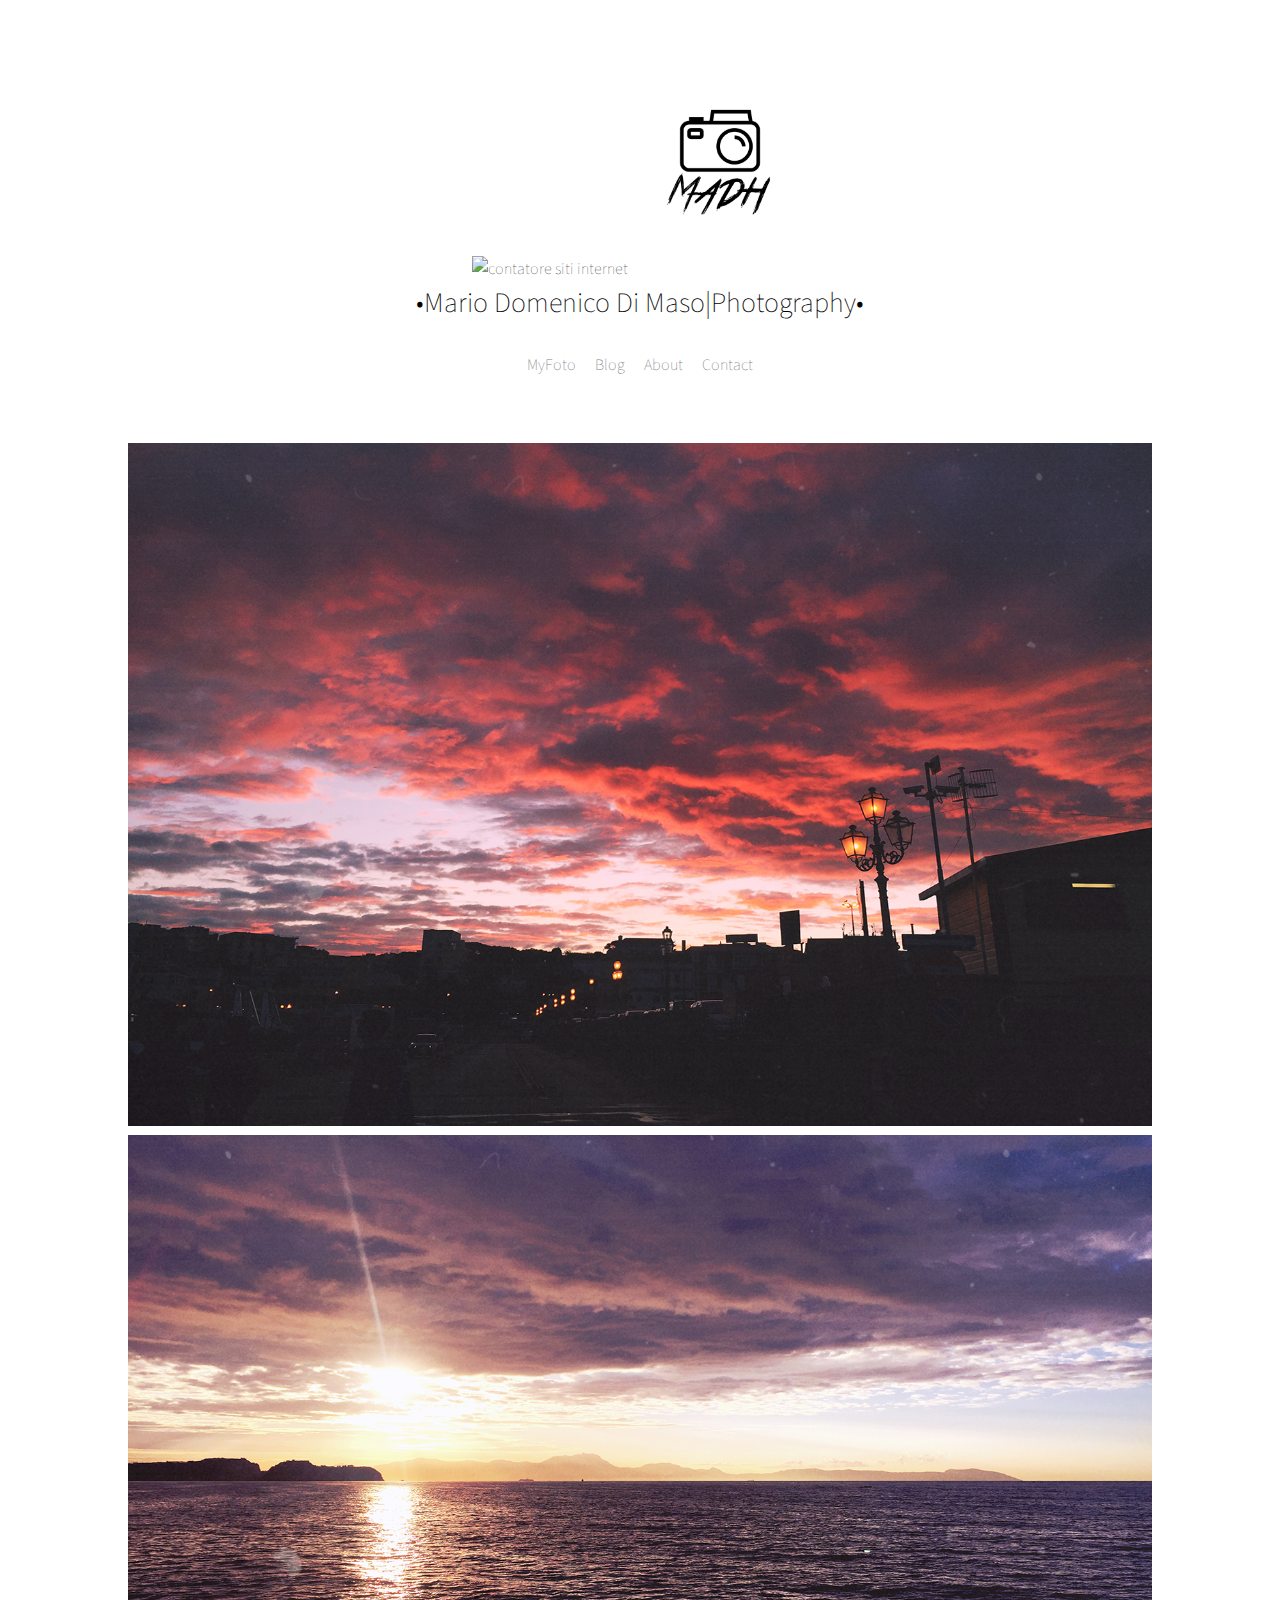
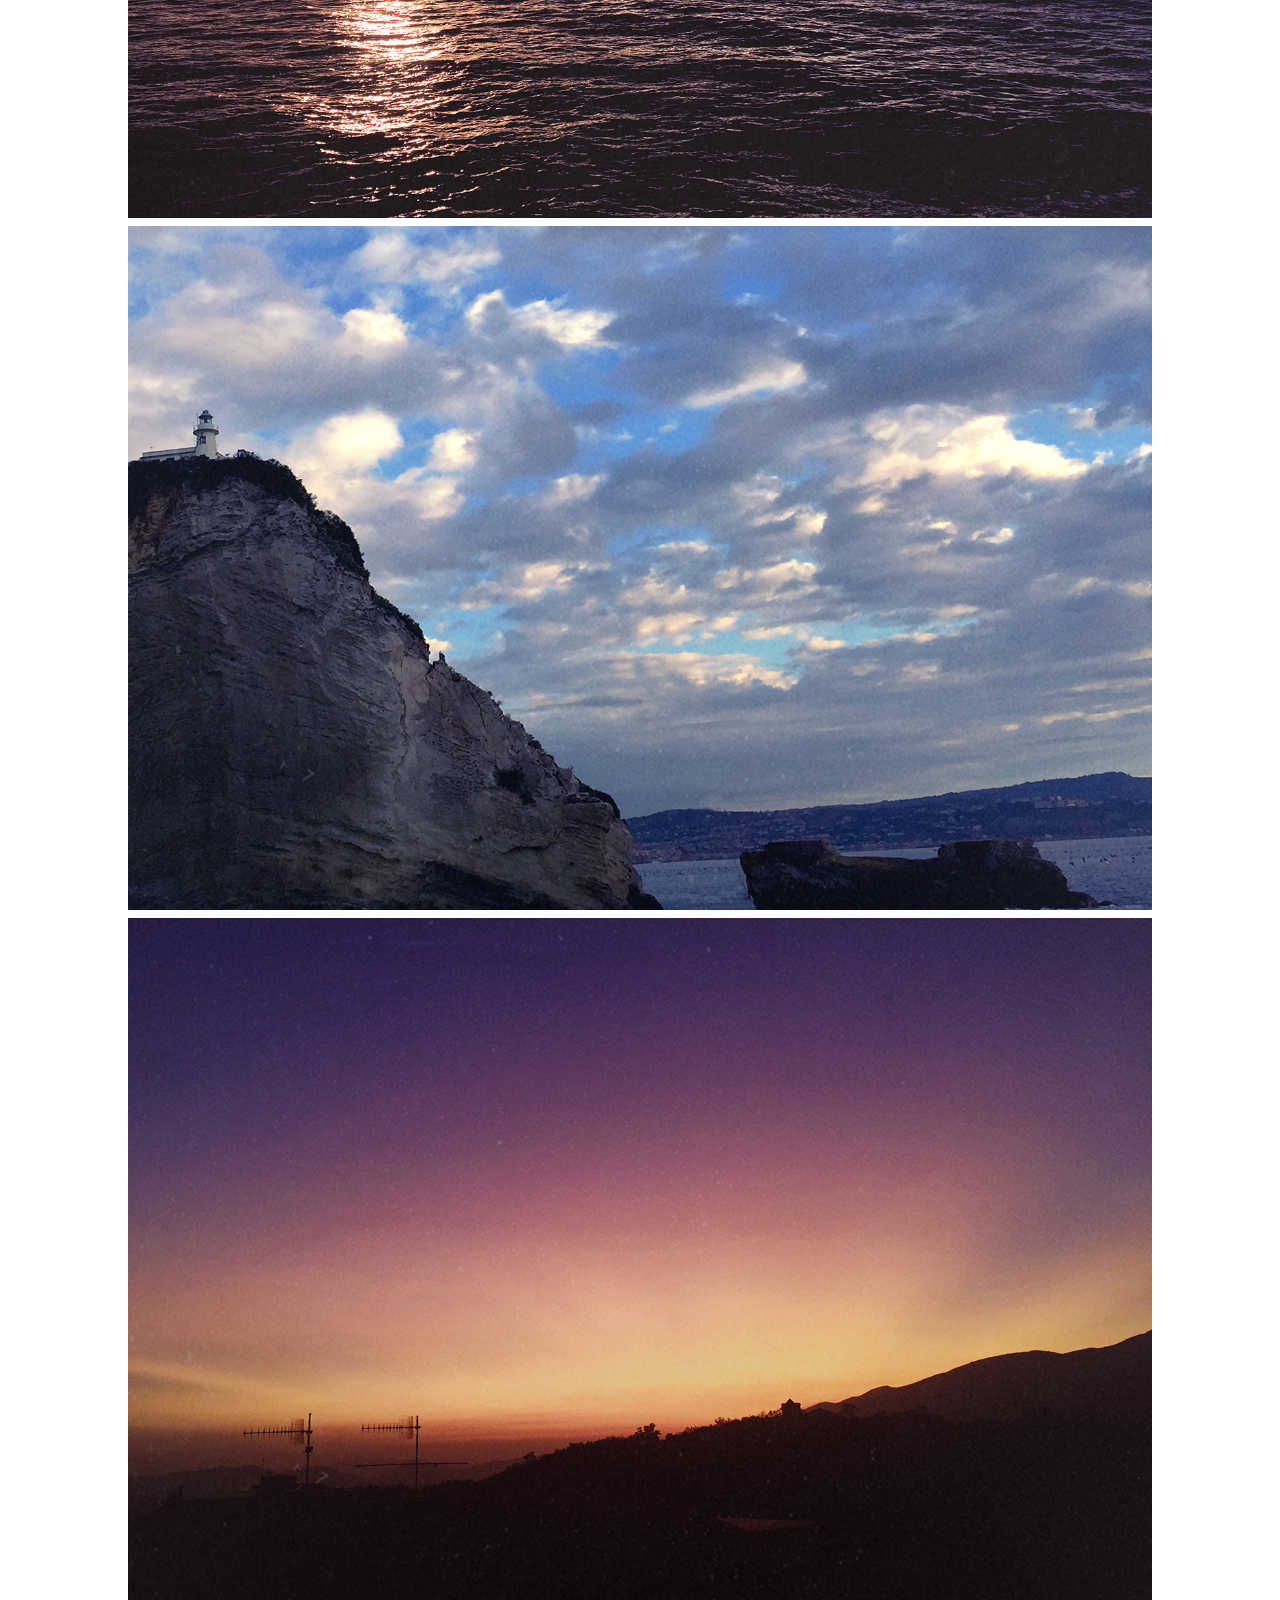
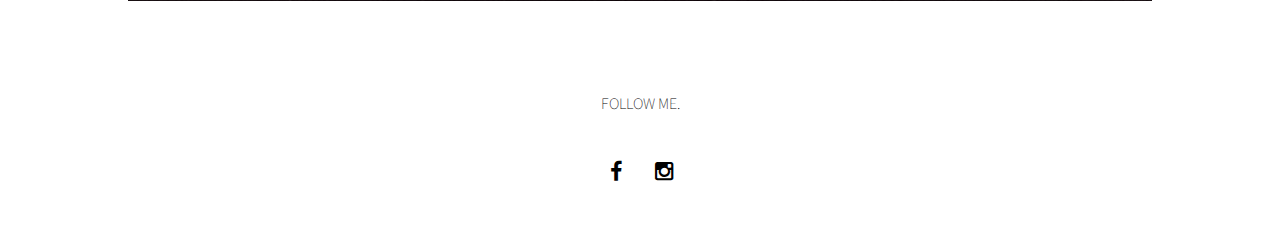
==== commit d2326cb2: "Update index.html" ====
--- a/index.html
+++ b/index.html
@@ -14,12 +14,14 @@
 
 				<!-- Header OK -->
 					<header id="header">
+						
+						<div id="sfcfkarhljntptrgr44xakmnrr9eqngaqrx"></div><script type="text/javascript" src="https://counter2.freecounter.ovh/private/counter.js?c=fkarhljntptrgr44xakmnrr9eqngaqrx&down=async" async></script><noscript><a href="https://www.contatoreaccessi.com" title="contatore siti internet"><img src="https://counter2.freecounter.ovh/private/contatoreaccessi.php?c=fkarhljntptrgr44xakmnrr9eqngaqrx" border="0" title="contatore siti internet" alt="contatore siti internet"></a></noscript><a href="https://www.contatoreaccessi.com" title="contatore siti internet"><img src="https://counter2.freecounter.ovh/private/contatoreaccessi.php?c=fkarhljntptrgr44xakmnrr9eqngaqrx" border="0" title="contatore siti internet" alt="contatore siti internet"></a>
 						<span class="avatar"><img src="images/avatar.jpg" alt="" /></span>
                         <h1 style="color:black">•Mario Domenico Di Maso|Photography•</h1>
-                        <ul class="icons" style="color:#808080">
-							<li><a href=index.html class=“icon style2 fa-facebook”><span class=“label”>MyFoto</span></a></li>
-							<li><a href=Blog.html class=“icon style2 fa-facebook”><span class=“label”>Blog</span></a></li>
-                            <li><a href=about.html class=“icon style2 fa-facebook”><span class=“label”>About</span></a></li>
+                        <ul class="icons" style="color:#808080">
+							<li><a href=index.html class=“icon style2 fa-facebook”><span class=“label”>MyFoto</span></a></li>
+							<li><a href=Blog.html class=“icon style2 fa-facebook”><span class=“label”>Blog</span></a></li>
+                            <li><a href=about.html class=“icon style2 fa-facebook”><span class=“label”>About</span></a></li>
                             <li><a href=contatti.html class=“icon style2 fa-facebook”><span class=“label”>Contact</span></a></li>
 						</ul>
 					</header>
@@ -30,44 +32,44 @@
 						<!-- Thumbnails -->
 							<section class="grid">
                                 <div style="background-color:#fff; width:100%; height:100%">
-                                        <img src="images/fulls/img1.jpg" style='height: 100%; width: 100%; object-fit: contain'/>
-                                </div>
-
-                                
-                                <div style="background-color:#fff; width:100%; height:100%">
-                                        <img src="images/fulls/img2.jpg" style='height: 100%; width: 100%; object-fit: contain'/>
-                                </div>
-
-                                <div style="background-color:#fff; width:100%; height:100%">
-                                        <img src="images/fulls/img3.jpg" style='height: 100%; width: 100%; object-fit: contain'/>
-                                </div>
-
-                                <div style="background-color:#fff; width:100%; height:100%">
-                                        <img src="images/fulls/img4.jpg" style='height: 100%; width: 100%; object-fit: contain'/>
-                                </div>
+                                        <img src="images/fulls/img1.jpg" style='height: 100%; width: 100%; object-fit: contain'/>
+                                </div>
 
-							</section>
-
-					
-
-
+                                
+                                <div style="background-color:#fff; width:100%; height:100%">
+                                        <img src="images/fulls/img2.jpg" style='height: 100%; width: 100%; object-fit: contain'/>
+                                </div>
+
+                                <div style="background-color:#fff; width:100%; height:100%">
+                                        <img src="images/fulls/img3.jpg" style='height: 100%; width: 100%; object-fit: contain'/>
+                                </div>
+
+                                <div style="background-color:#fff; width:100%; height:100%">
+                                        <img src="images/fulls/img4.jpg" style='height: 100%; width: 100%; object-fit: contain'/>
+                                </div>
+
+							</section>
+
+					
+
+
 
 
 					</section>
 
-
-
-
-
-
+
+
+
+
+
 				<!-- Footer -->
                 <footer id="footer" style="color:black">
-						<p>FOLLOW ME.</p>
-                        <a href="https://www.facebook.com/mariodomenicodimaso" class="icon style2 fa-facebook"><span class="label">Facebook</span></a>
+						<p>FOLLOW ME.</p>
+                        <a href="https://www.facebook.com/mariodomenicodimaso" class="icon style2 fa-facebook"><span class="label">Facebook</span></a>
                         <a href="https://www.instagram.com/madh_emme/?hl=it" class="icon style2 fa-instagram"><span class="label">Instagram</span></a>
-					</footer>
-
-
+					</footer>
+
+
 
 			</div>
 
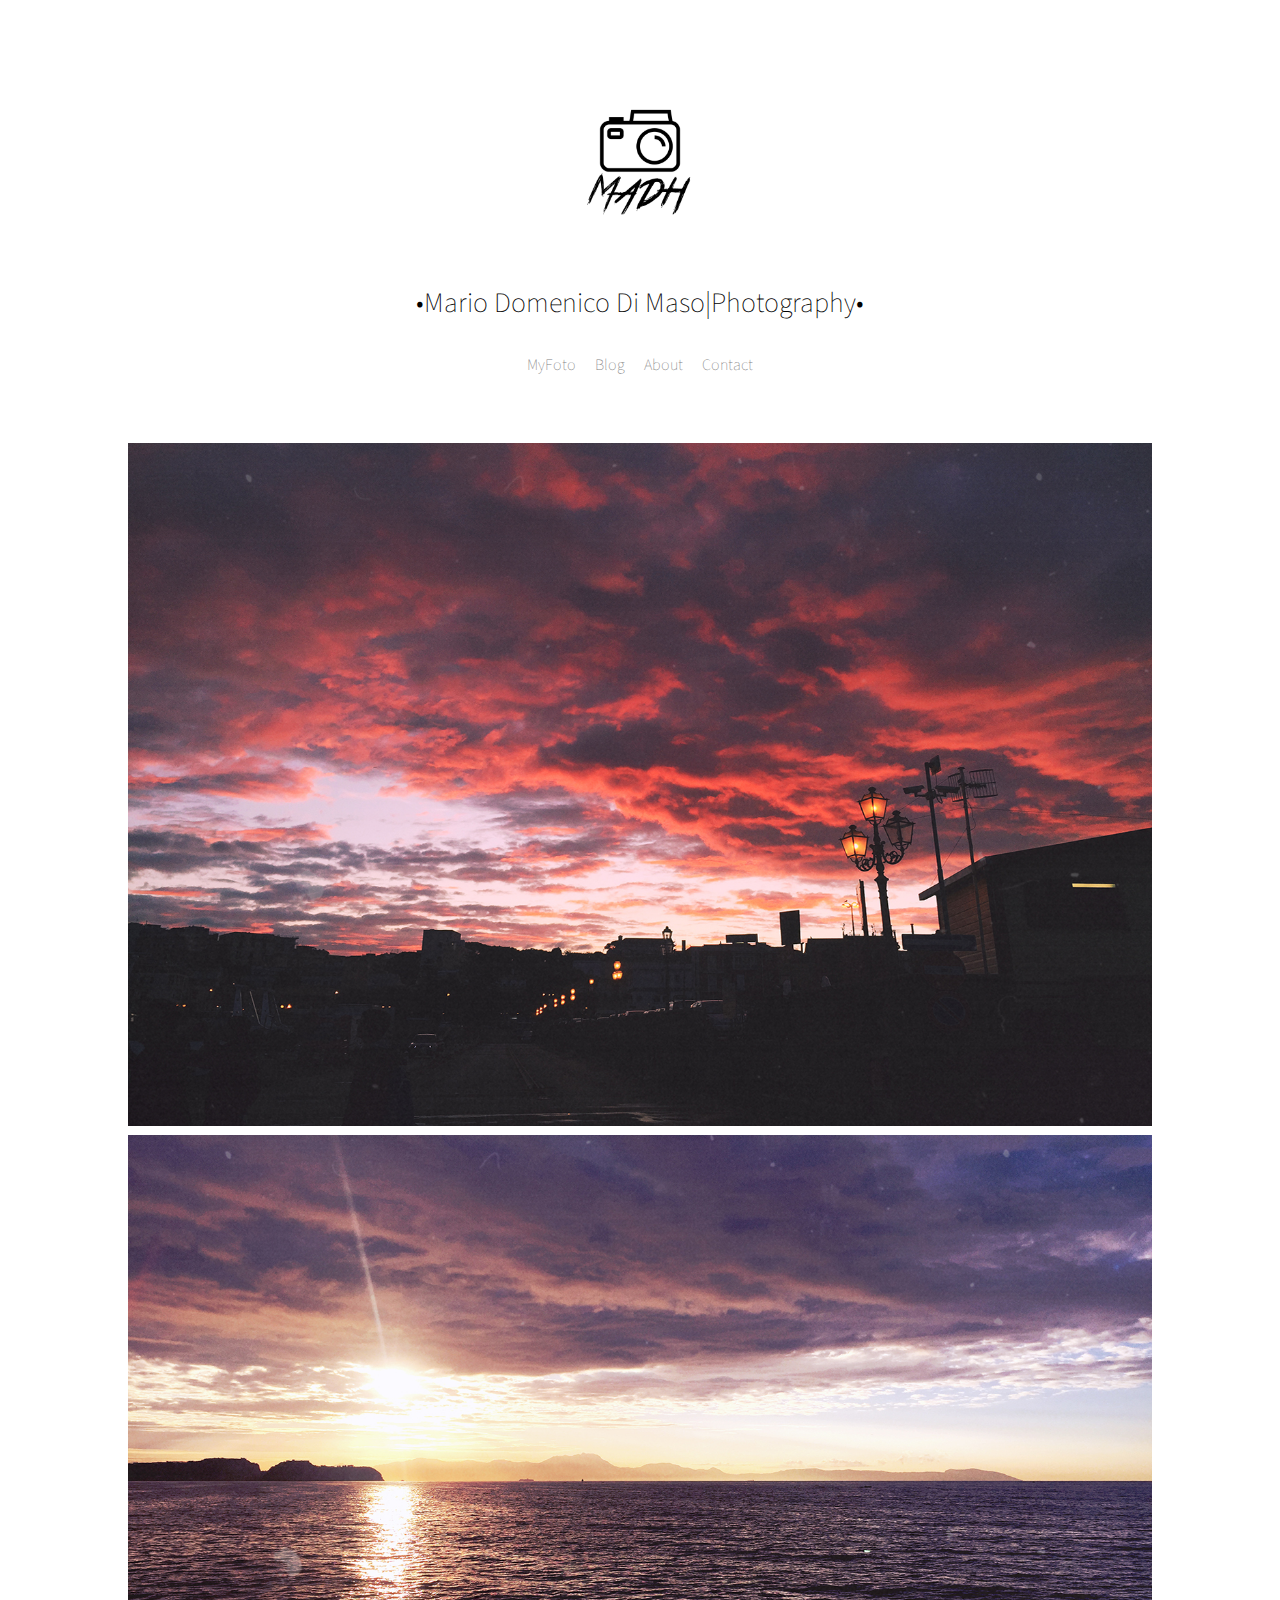
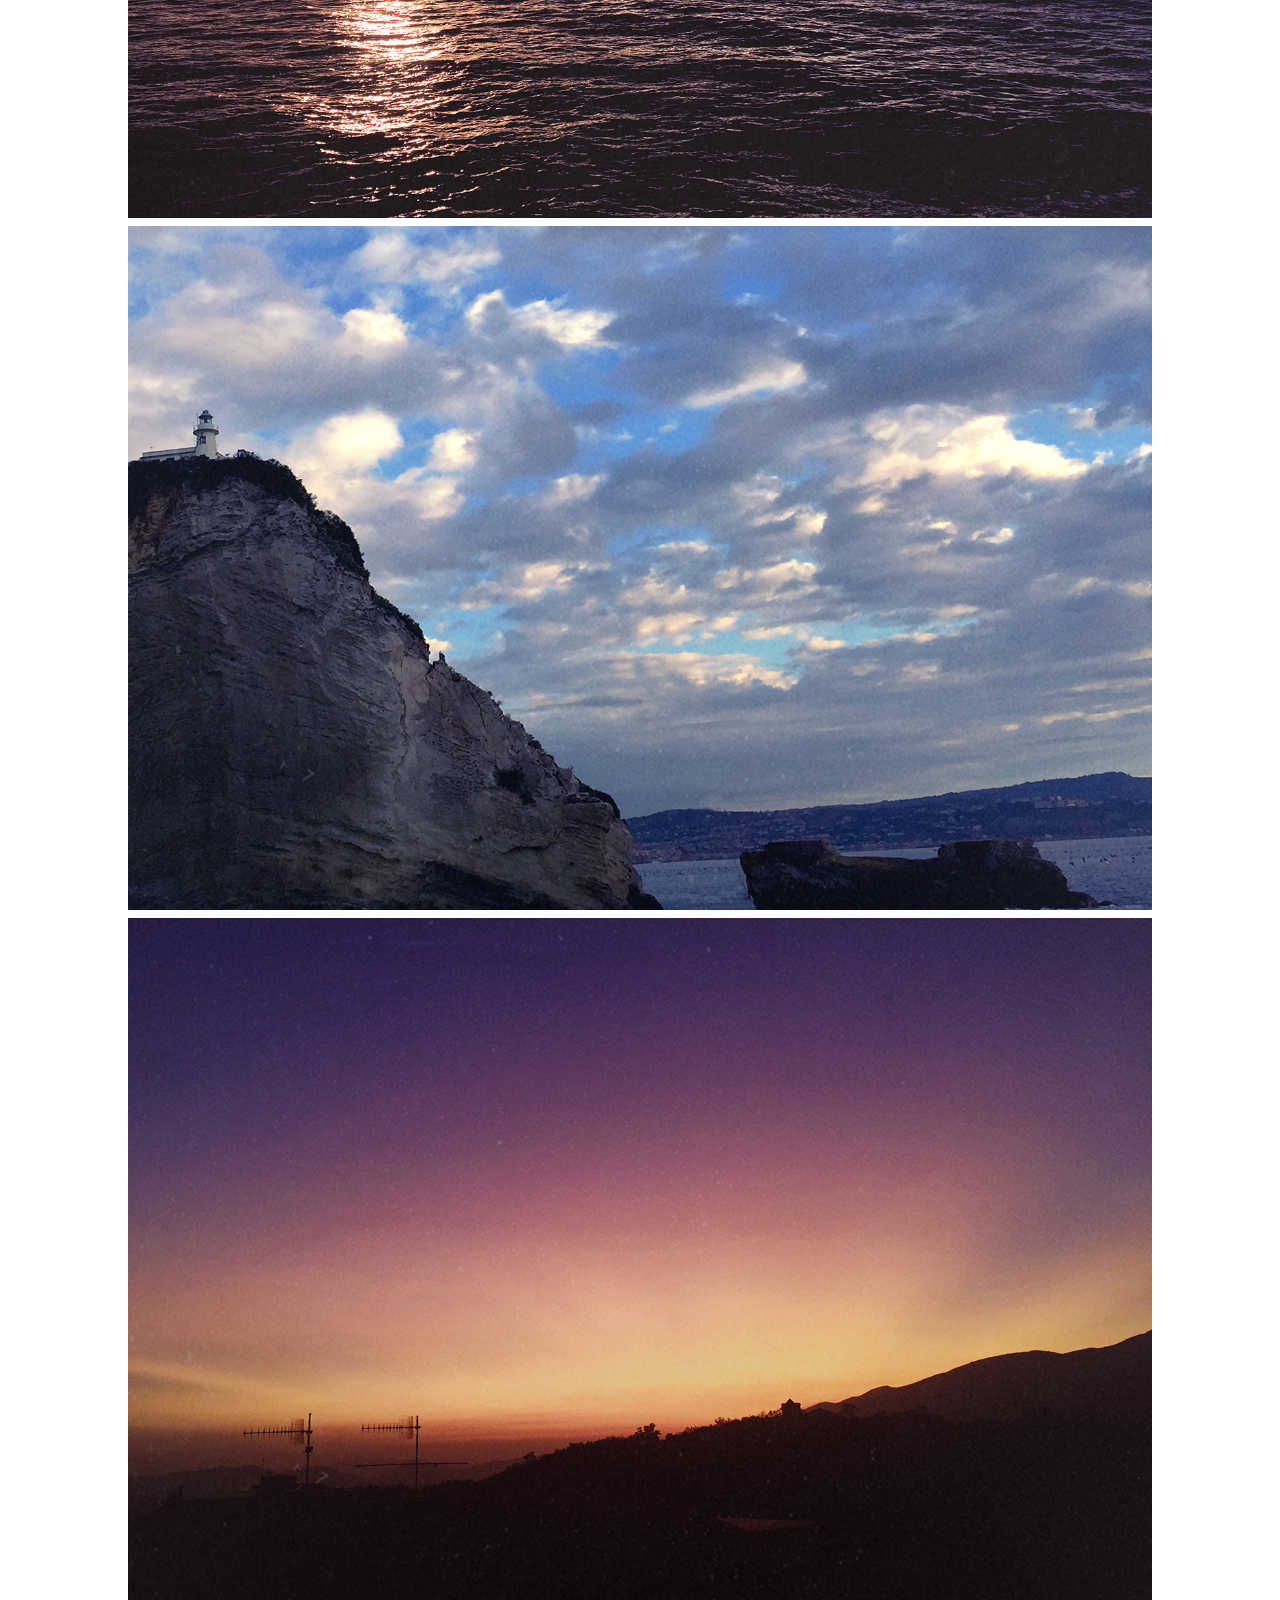
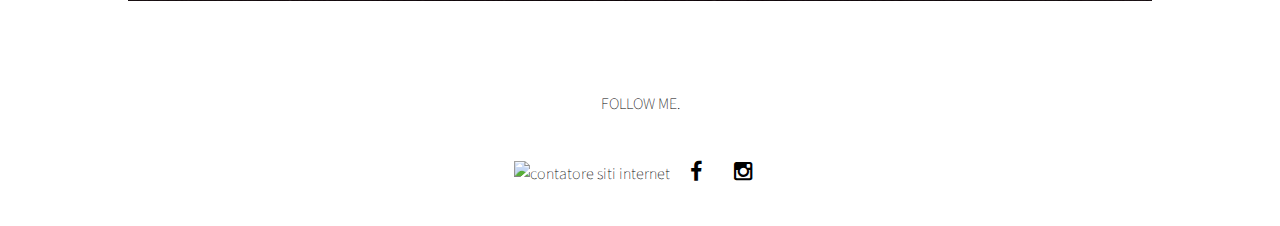
==== commit 945d50ae: "Update index.html" ====
--- a/index.html
+++ b/index.html
@@ -15,7 +15,7 @@
 				<!-- Header OK -->
 					<header id="header">
 						
-						<div id="sfcfkarhljntptrgr44xakmnrr9eqngaqrx"></div><script type="text/javascript" src="https://counter2.freecounter.ovh/private/counter.js?c=fkarhljntptrgr44xakmnrr9eqngaqrx&down=async" async></script><noscript><a href="https://www.contatoreaccessi.com" title="contatore siti internet"><img src="https://counter2.freecounter.ovh/private/contatoreaccessi.php?c=fkarhljntptrgr44xakmnrr9eqngaqrx" border="0" title="contatore siti internet" alt="contatore siti internet"></a></noscript><a href="https://www.contatoreaccessi.com" title="contatore siti internet"><img src="https://counter2.freecounter.ovh/private/contatoreaccessi.php?c=fkarhljntptrgr44xakmnrr9eqngaqrx" border="0" title="contatore siti internet" alt="contatore siti internet"></a>
+						
 						<span class="avatar"><img src="images/avatar.jpg" alt="" /></span>
                         <h1 style="color:black">•Mario Domenico Di Maso|Photography•</h1>
                         <ul class="icons" style="color:#808080">
@@ -65,6 +65,7 @@
 				<!-- Footer -->
                 <footer id="footer" style="color:black">
 						<p>FOLLOW ME.</p>
+			<div id="sfcfkarhljntptrgr44xakmnrr9eqngaqrx"></div><script type="text/javascript" src="https://counter2.freecounter.ovh/private/counter.js?c=fkarhljntptrgr44xakmnrr9eqngaqrx&down=async" async></script><noscript><a href="https://www.contatoreaccessi.com" title="contatore siti internet"><img src="https://counter2.freecounter.ovh/private/contatoreaccessi.php?c=fkarhljntptrgr44xakmnrr9eqngaqrx" border="0" title="contatore siti internet" alt="contatore siti internet"></a></noscript><a href="https://www.contatoreaccessi.com" title="contatore siti internet"><img src="https://counter2.freecounter.ovh/private/contatoreaccessi.php?c=fkarhljntptrgr44xakmnrr9eqngaqrx" border="0" title="contatore siti internet" alt="contatore siti internet"></a>
                         <a href="https://www.facebook.com/mariodomenicodimaso" class="icon style2 fa-facebook"><span class="label">Facebook</span></a>
                         <a href="https://www.instagram.com/madh_emme/?hl=it" class="icon style2 fa-instagram"><span class="label">Instagram</span></a>
 					</footer>
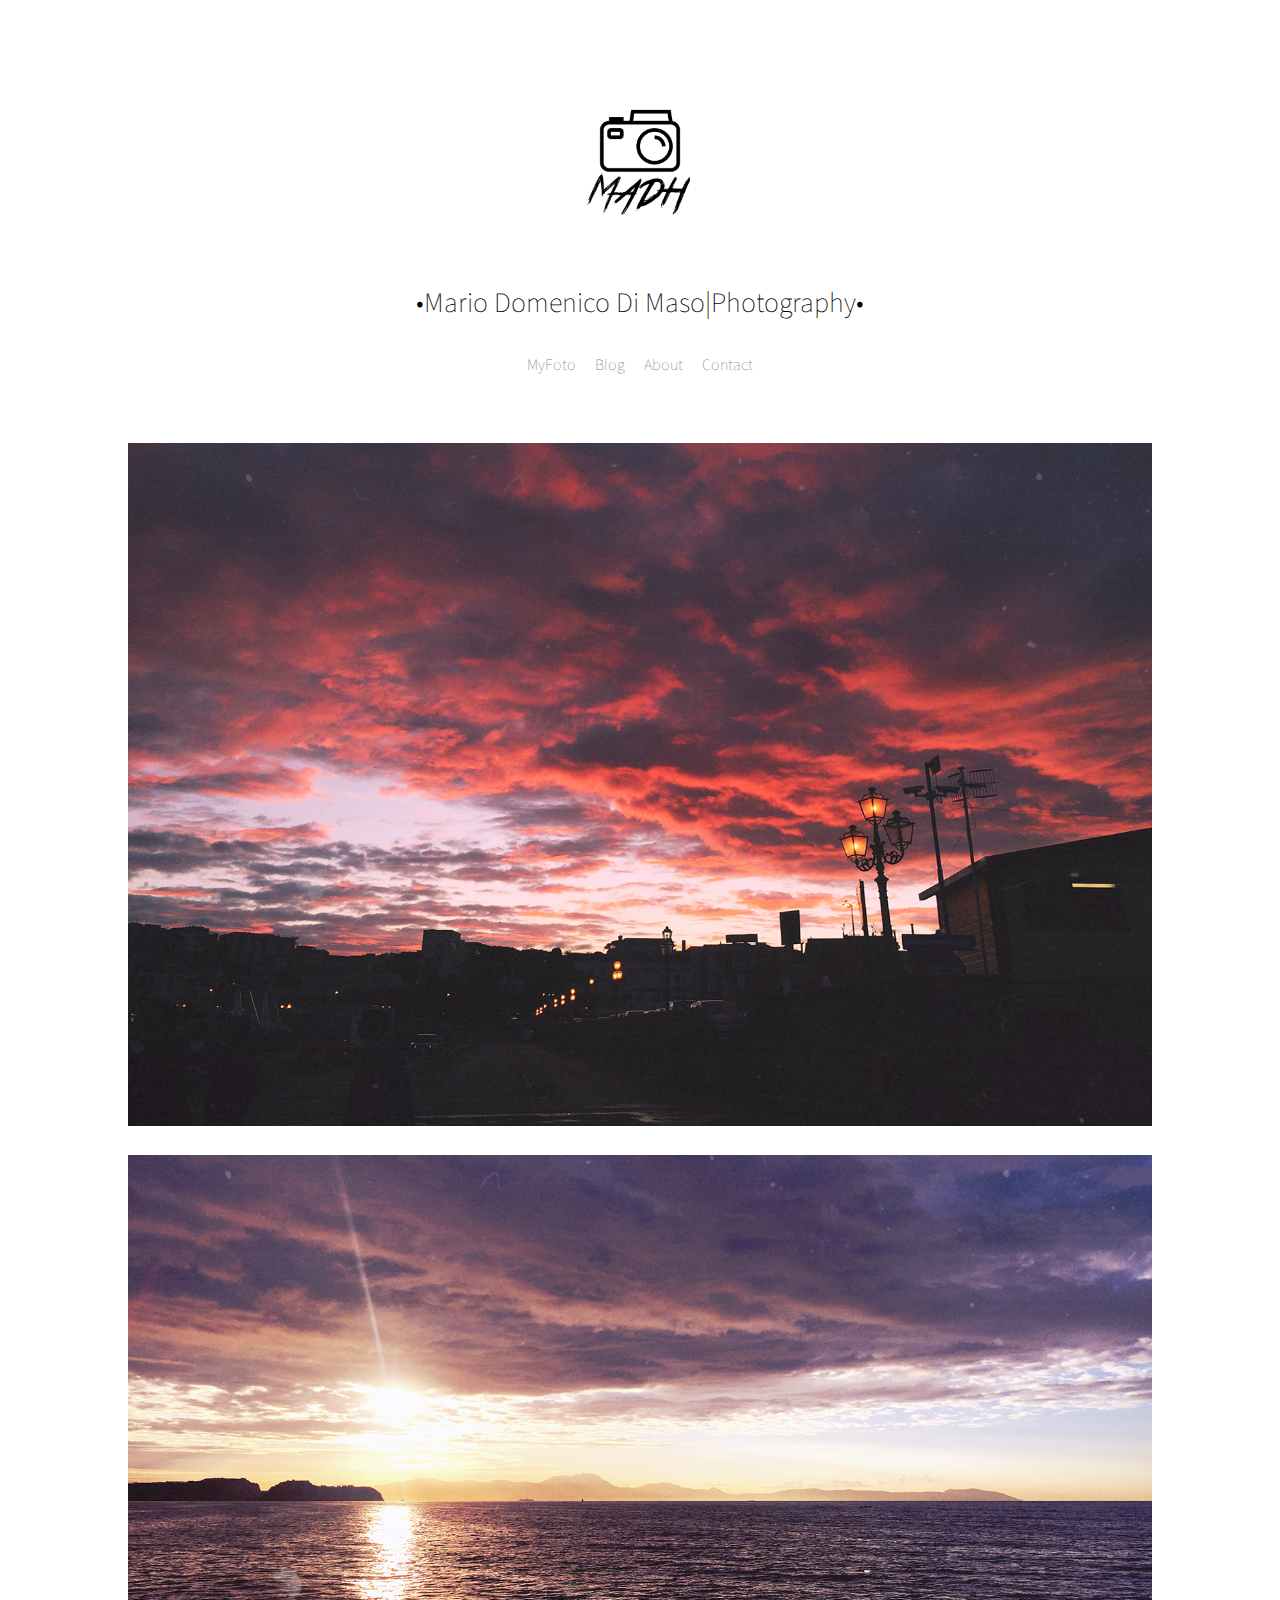
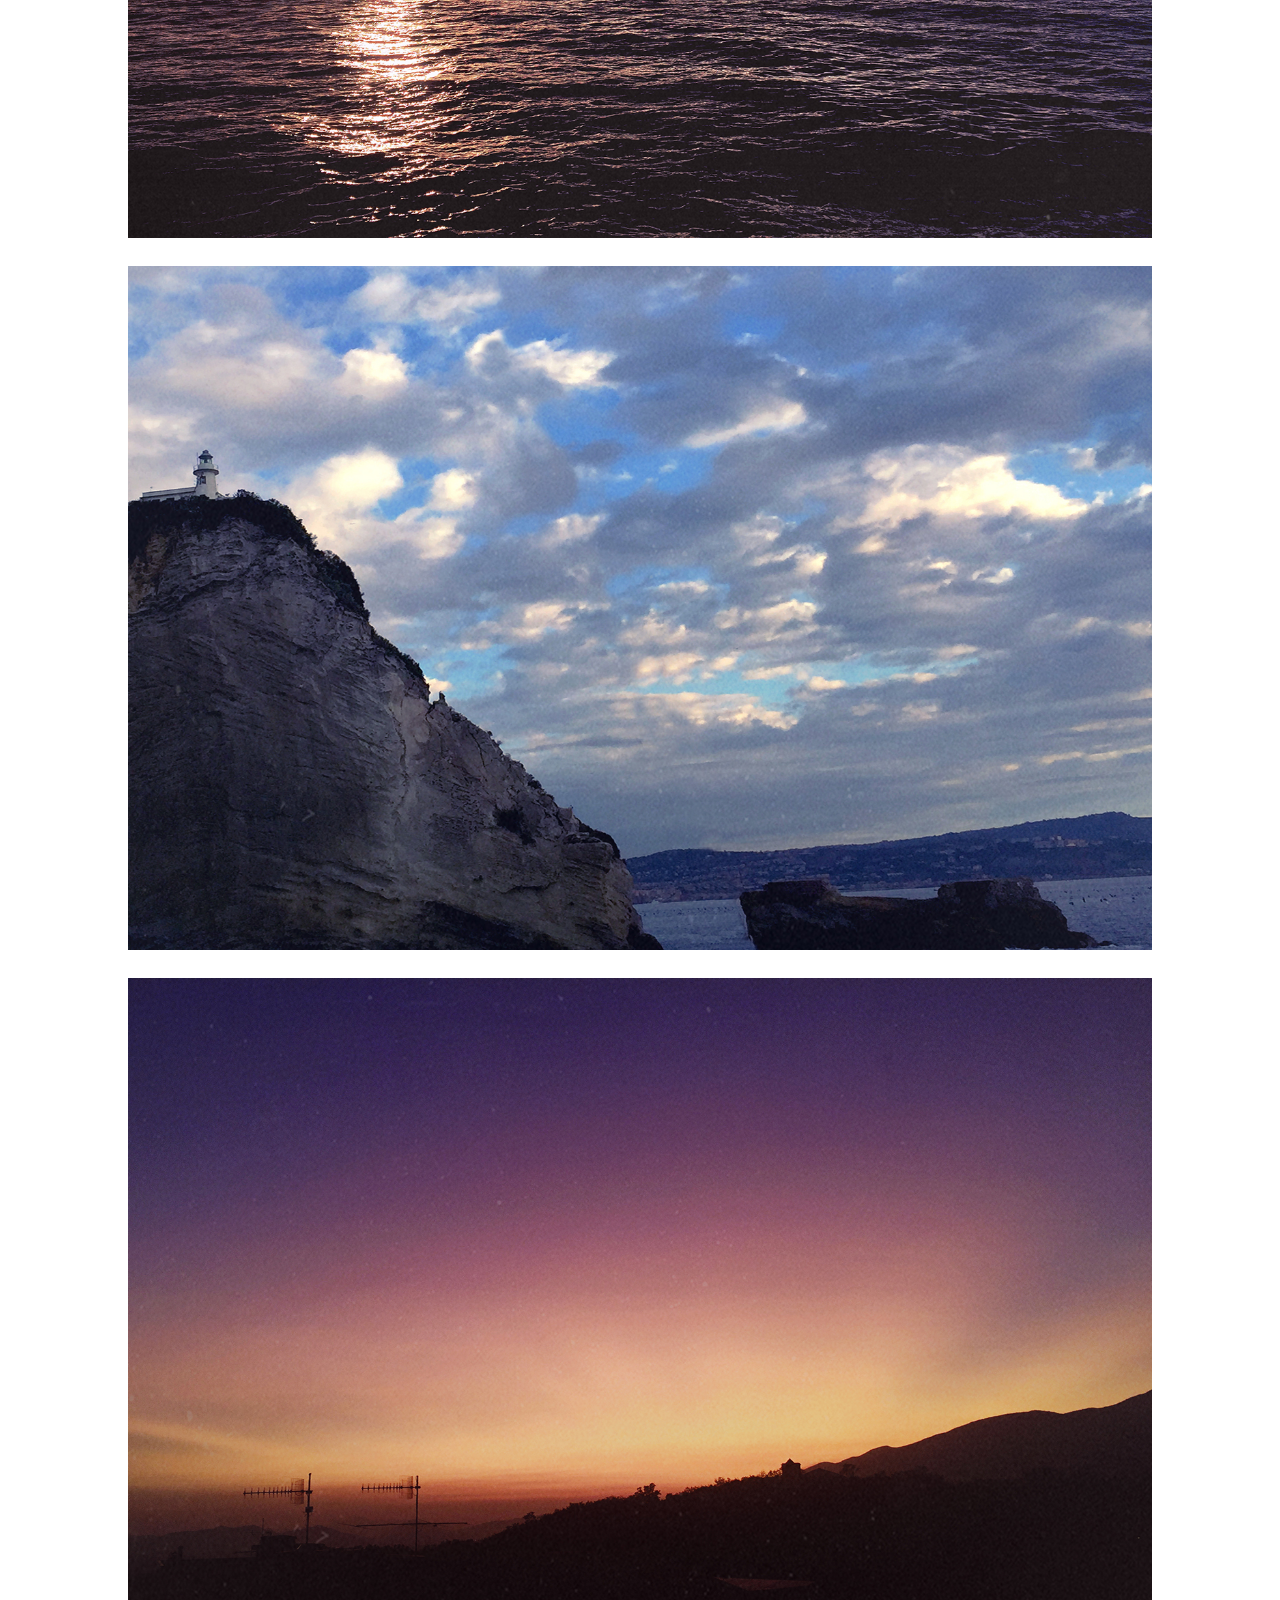
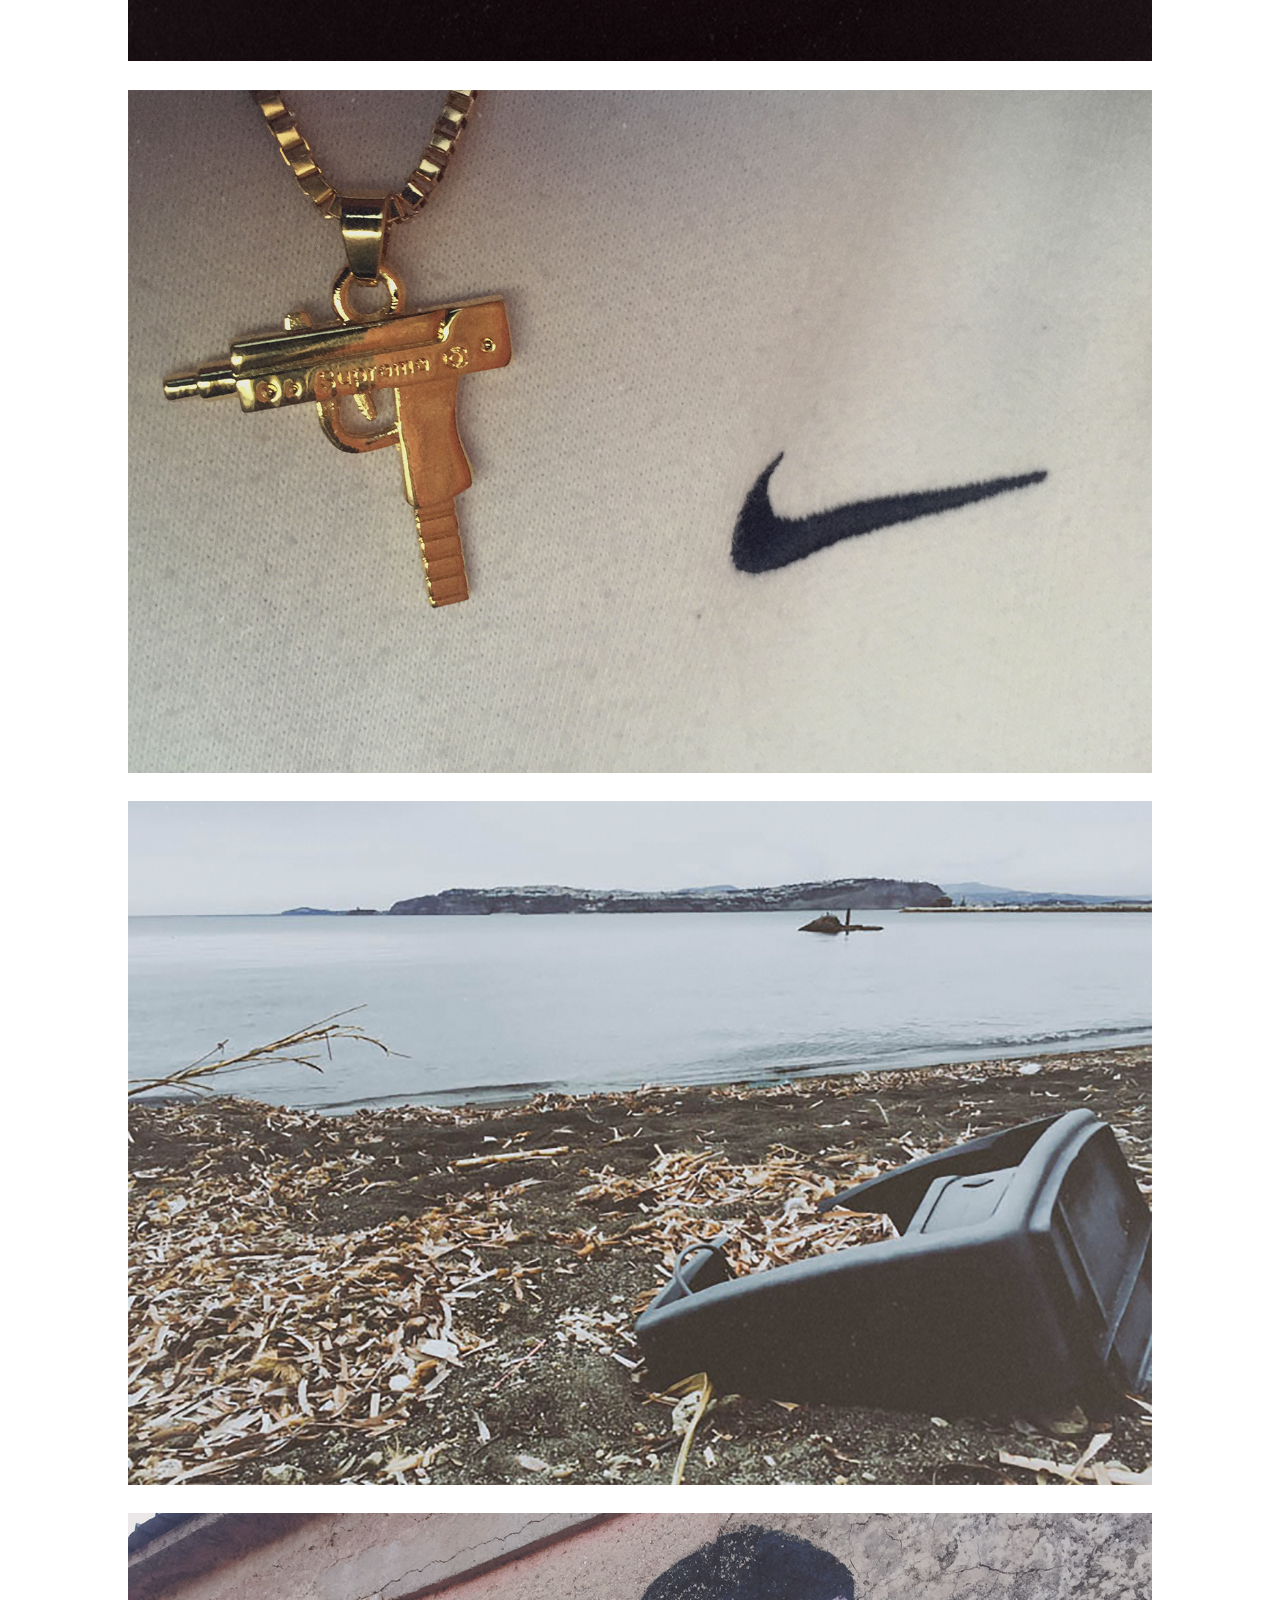
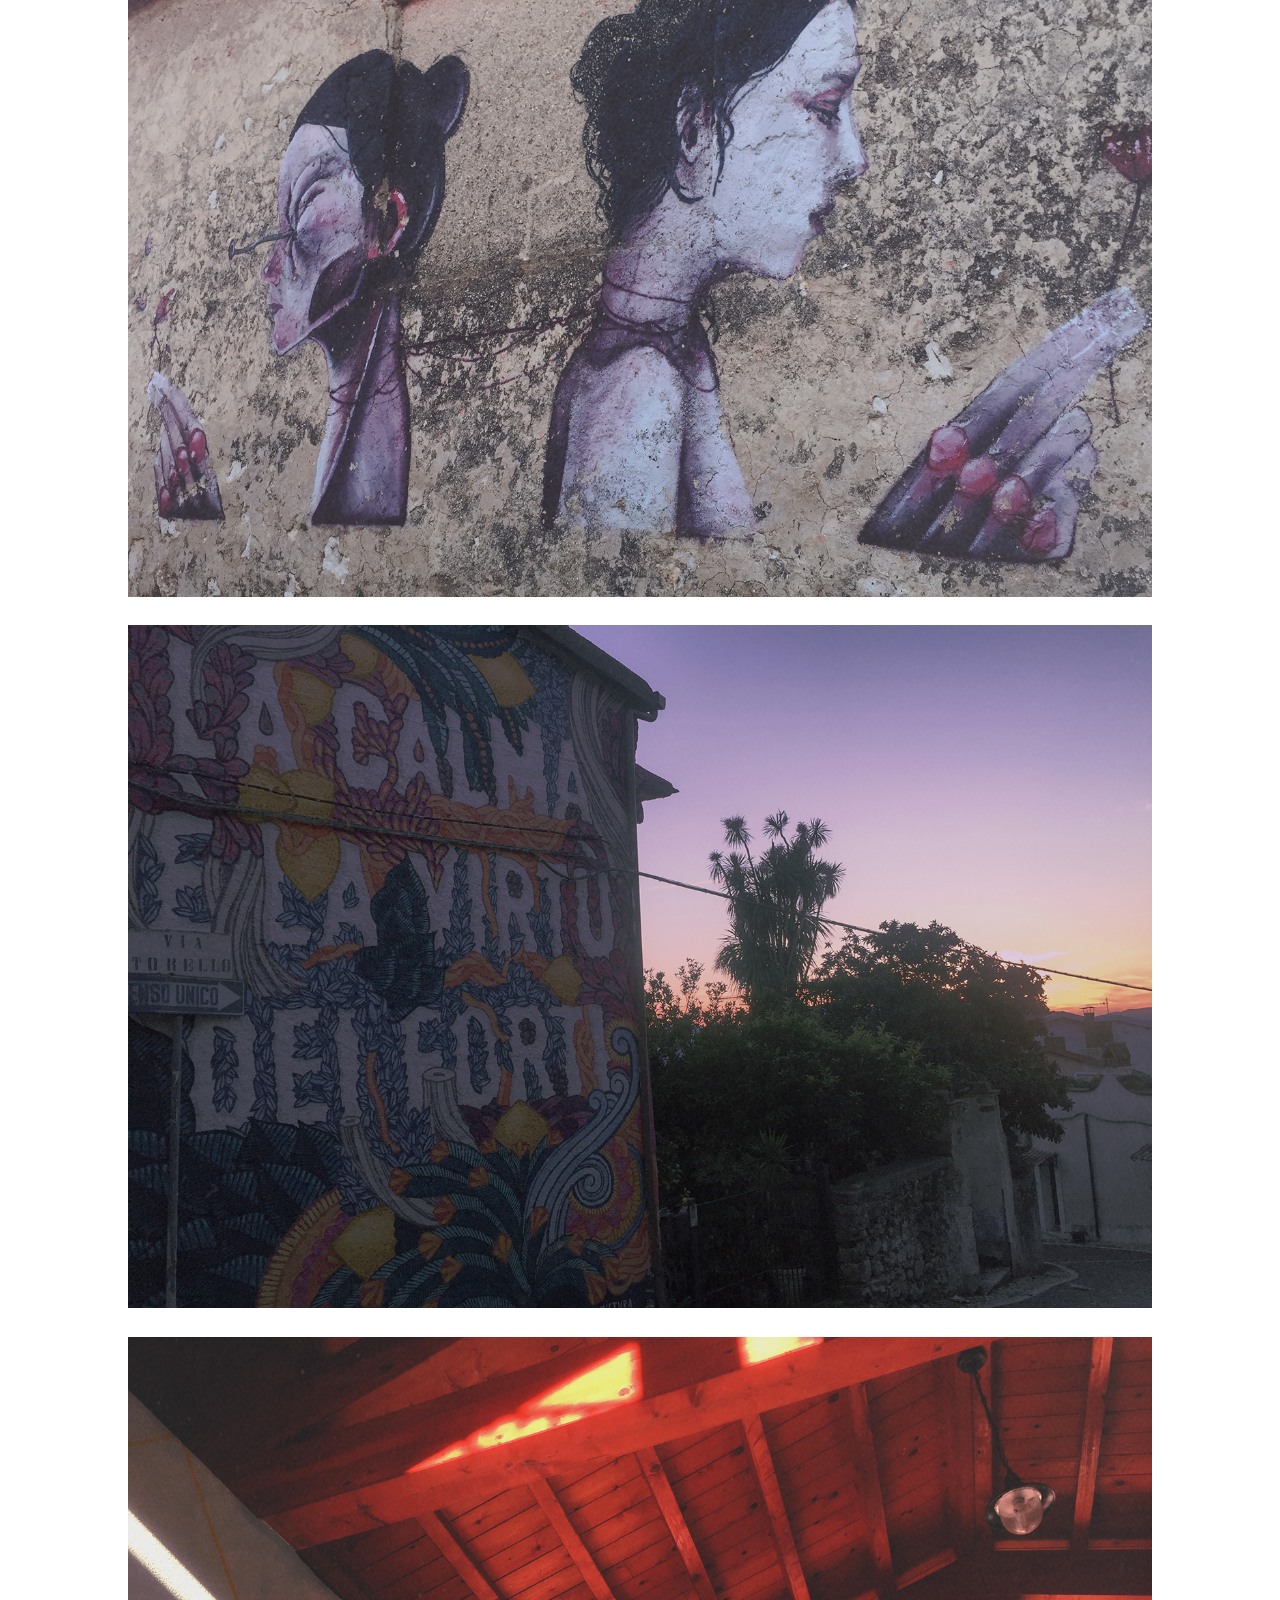
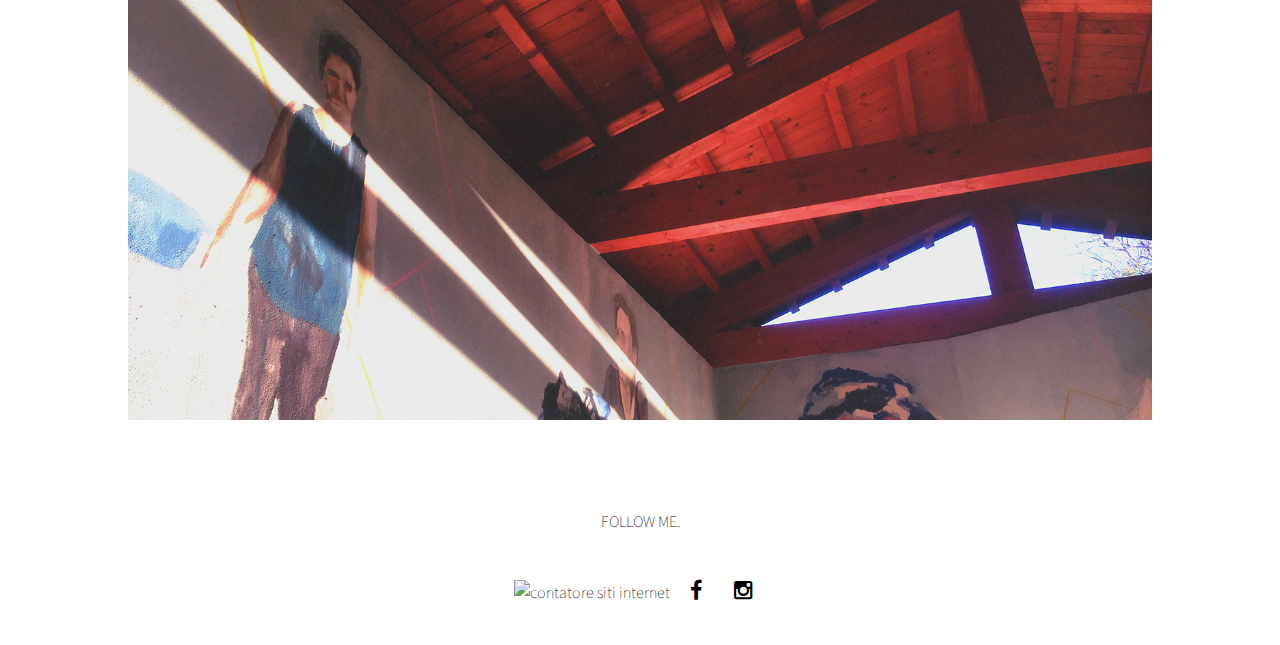
==== commit 60e36b11: "Add files via upload" ====
--- a/index.html
+++ b/index.html
@@ -2,7 +2,8 @@
 
 <html>
 	<head>
-		<title>MADH</title>
+		<title>MADH</title>
+        <link rel="icon" href="favicon.ico" />
 		<meta charset="utf-8" />
 		<meta name="viewport" content="width=device-width, initial-scale=1" />
 		<link rel="stylesheet" href="assets/css/main.css" />
@@ -14,14 +15,12 @@
 
 				<!-- Header OK -->
 					<header id="header">
-						
-						
 						<span class="avatar"><img src="images/avatar.jpg" alt="" /></span>
                         <h1 style="color:black">•Mario Domenico Di Maso|Photography•</h1>
-                        <ul class="icons" style="color:#808080">
-							<li><a href=index.html class=“icon style2 fa-facebook”><span class=“label”>MyFoto</span></a></li>
-							<li><a href=Blog.html class=“icon style2 fa-facebook”><span class=“label”>Blog</span></a></li>
-                            <li><a href=about.html class=“icon style2 fa-facebook”><span class=“label”>About</span></a></li>
+                        <ul class="icons" style="color:#808080">
+							<li><a href=index.html class=“icon style2 fa-facebook”><span class=“label”>MyFoto</span></a></li>
+							<li><a href=Blog.html class=“icon style2 fa-facebook”><span class=“label”>Blog</span></a></li>
+                            <li><a href=about.html class=“icon style2 fa-facebook”><span class=“label”>About</span></a></li>
                             <li><a href=contatti.html class=“icon style2 fa-facebook”><span class=“label”>Contact</span></a></li>
 						</ul>
 					</header>
@@ -30,47 +29,69 @@
 					<section id="main">
 
 						<!-- Thumbnails -->
-							<section class="grid">
+                        <section class="grid" style="border-top:30px">
                                 <div style="background-color:#fff; width:100%; height:100%">
-                                        <img src="images/fulls/img1.jpg" style='height: 100%; width: 100%; object-fit: contain'/>
-                                </div>
+                                        <img src="images/fulls/img1.jpg" style='height: 100%; width: 100%; object-fit: contain'/>
+                                </div>
+
+                                
+                                <div style="background-color:#fff; width:100%; height:100%; margin-top:20px">
+                                        <img src="images/fulls/img2.jpg" style='height: 100%; width: 100%; object-fit: contain'/>
+                                </div>
+
+                                <div style="background-color:#fff; width:100%; height:100%; margin-top:20px">
+                                        <img src="images/fulls/img3.jpg" style='height: 100%; width: 100%; object-fit: contain'/>
+                                </div>
+
+                                <div style="background-color:#fff; width:100%; height:100%; margin-top:20px">
+                                        <img src="images/fulls/img4.jpg" style='height: 100%; width: 100%; object-fit: contain'/>
+                                </div>
+                 
+                                <div style="background-color:#fff; width:100%; height:100%; margin-top:20px">
+                                        <img src="images/fulls/img5.jpg" style='height: 100%; width: 100%; object-fit: contain'/>
+                                </div>
+                                
+                                
+                                <div style="background-color:#fff; width:100%; height:100%; margin-top:20px">
+                                    <img src="images/fulls/img6.jpg" style='height: 100%; width: 100%; object-fit: contain'/>
+                                </div>
+                                
+                                <div style="background-color:#fff; width:100%; height:100%; margin-top:20px">
+                                        <img src="images/fulls/img8.jpg" style='height: 100%; width: 100%; object-fit: contain'/>
+                                </div>
+            
+                                <div style="background-color:#fff; width:100%; height:100%; margin-top:20px">
+                                        <img src="images/fulls/img9.jpg" style='height: 100%; width: 100%; object-fit: contain'/>
+                                </div>
+                                
+                                <div style="background-color:#fff; width:100%; height:100%; margin-top:20px">
+                                    <img src="images/fulls/img10.jpg" style='height: 100%; width: 100%; object-fit: contain'/>
+                                </div>
+
 
-                                
-                                <div style="background-color:#fff; width:100%; height:100%">
-                                        <img src="images/fulls/img2.jpg" style='height: 100%; width: 100%; object-fit: contain'/>
-                                </div>
-
-                                <div style="background-color:#fff; width:100%; height:100%">
-                                        <img src="images/fulls/img3.jpg" style='height: 100%; width: 100%; object-fit: contain'/>
-                                </div>
-
-                                <div style="background-color:#fff; width:100%; height:100%">
-                                        <img src="images/fulls/img4.jpg" style='height: 100%; width: 100%; object-fit: contain'/>
-                                </div>
-
-							</section>
-
-					
-
-
+							</section>
+
+					
+
+
 
 
 					</section>
 
-
-
-
-
-
+
+
+
+
+
 				<!-- Footer -->
                 <footer id="footer" style="color:black">
-						<p>FOLLOW ME.</p>
-			<div id="sfcfkarhljntptrgr44xakmnrr9eqngaqrx"></div><script type="text/javascript" src="https://counter2.freecounter.ovh/private/counter.js?c=fkarhljntptrgr44xakmnrr9eqngaqrx&down=async" async></script><noscript><a href="https://www.contatoreaccessi.com" title="contatore siti internet"><img src="https://counter2.freecounter.ovh/private/contatoreaccessi.php?c=fkarhljntptrgr44xakmnrr9eqngaqrx" border="0" title="contatore siti internet" alt="contatore siti internet"></a></noscript><a href="https://www.contatoreaccessi.com" title="contatore siti internet"><img src="https://counter2.freecounter.ovh/private/contatoreaccessi.php?c=fkarhljntptrgr44xakmnrr9eqngaqrx" border="0" title="contatore siti internet" alt="contatore siti internet"></a>
-                        <a href="https://www.facebook.com/mariodomenicodimaso" class="icon style2 fa-facebook"><span class="label">Facebook</span></a>
+						<p>FOLLOW ME.</p>
+<noscript><a href="https://www.contatoreaccessi.com" title="contatore siti internet"><img src="https://counter2.freecounter.ovh/private/contatoreaccessi.php?c=fkarhljntptrgr44xakmnrr9eqngaqrx" border="0" title="contatore siti internet" alt="contatore siti internet"></a></noscript><a href="https://www.contatoreaccessi.com" title="contatore siti internet"><img src="https://counter2.freecounter.ovh/private/contatoreaccessi.php?c=fkarhljntptrgr44xakmnrr9eqngaqrx" border="0" title="contatore siti internet" alt="contatore siti internet"></a>
+                        <a href="https://www.facebook.com/mariodomenicodimaso" class="icon style2 fa-facebook"><span class="label">Facebook</span></a>
                         <a href="https://www.instagram.com/madh_emme/?hl=it" class="icon style2 fa-instagram"><span class="label">Instagram</span></a>
-					</footer>
-
-
+					</footer>
+
+
 
 			</div>
 
